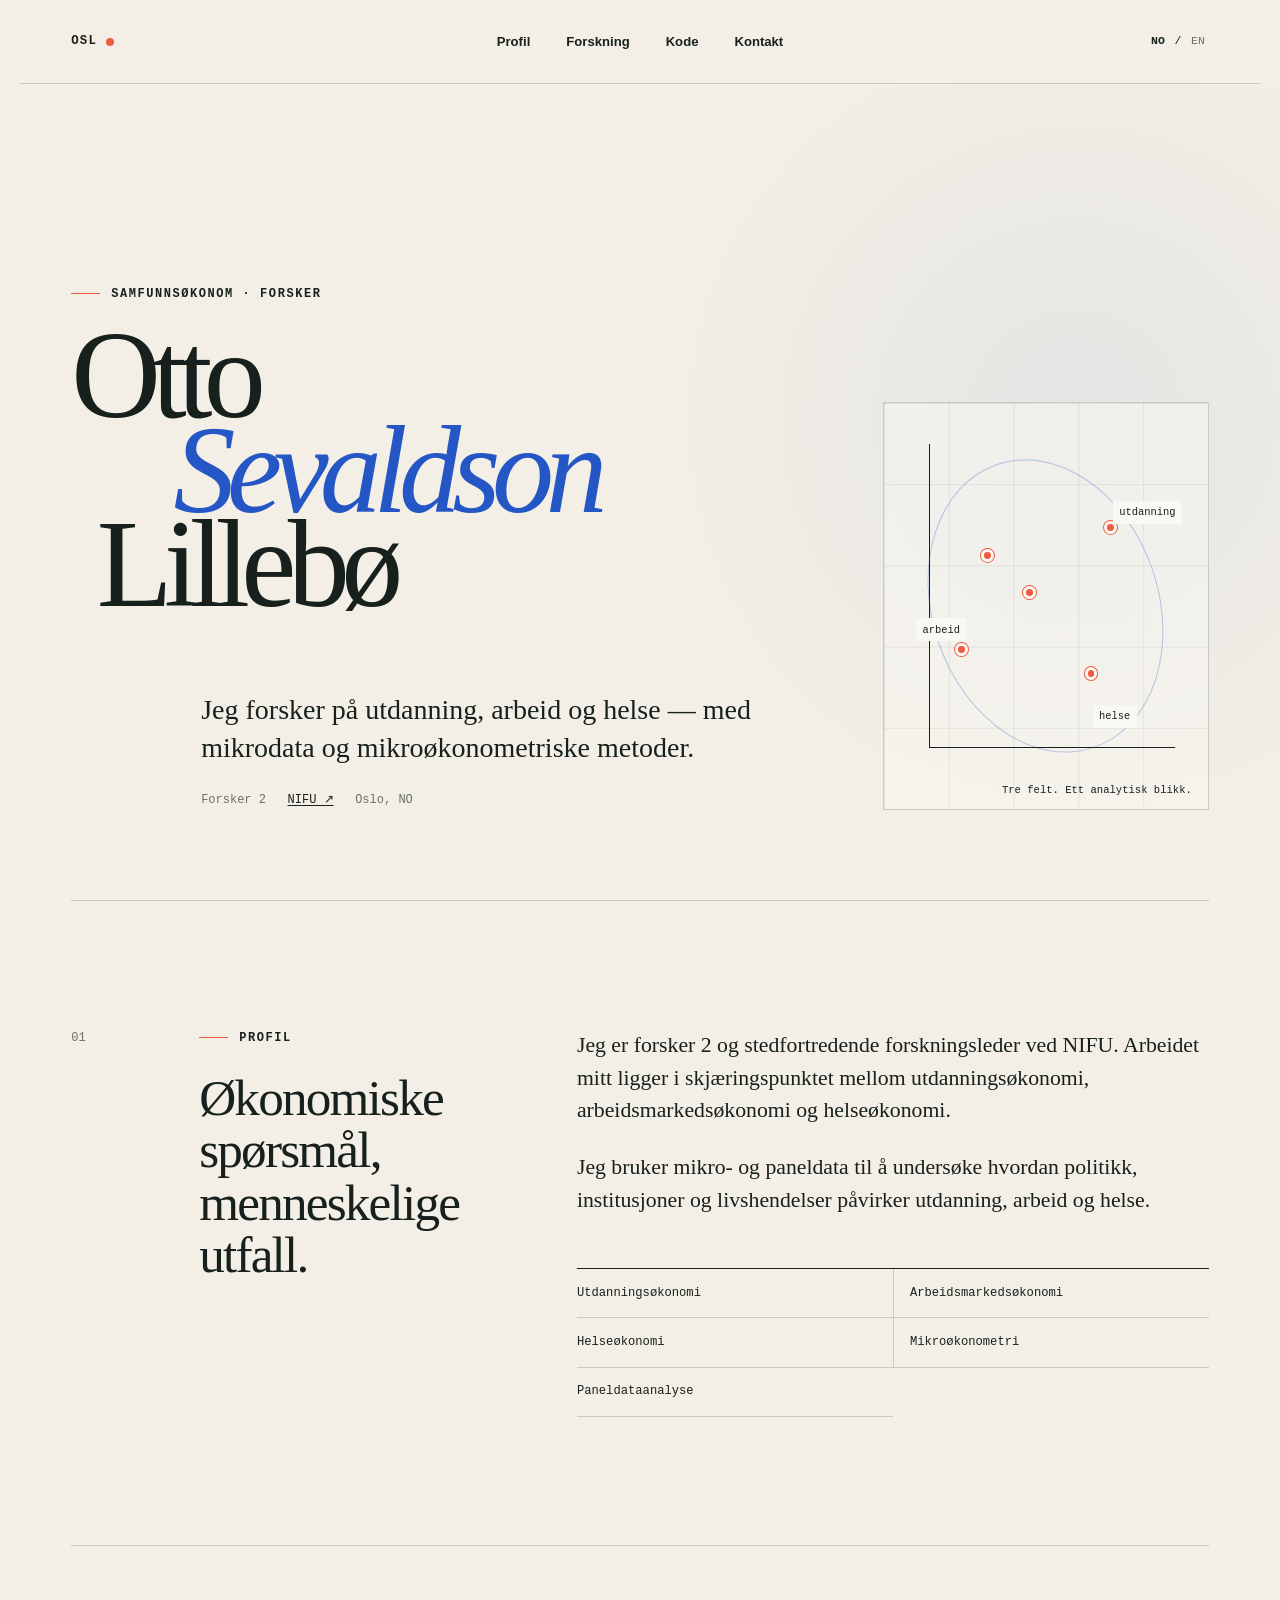
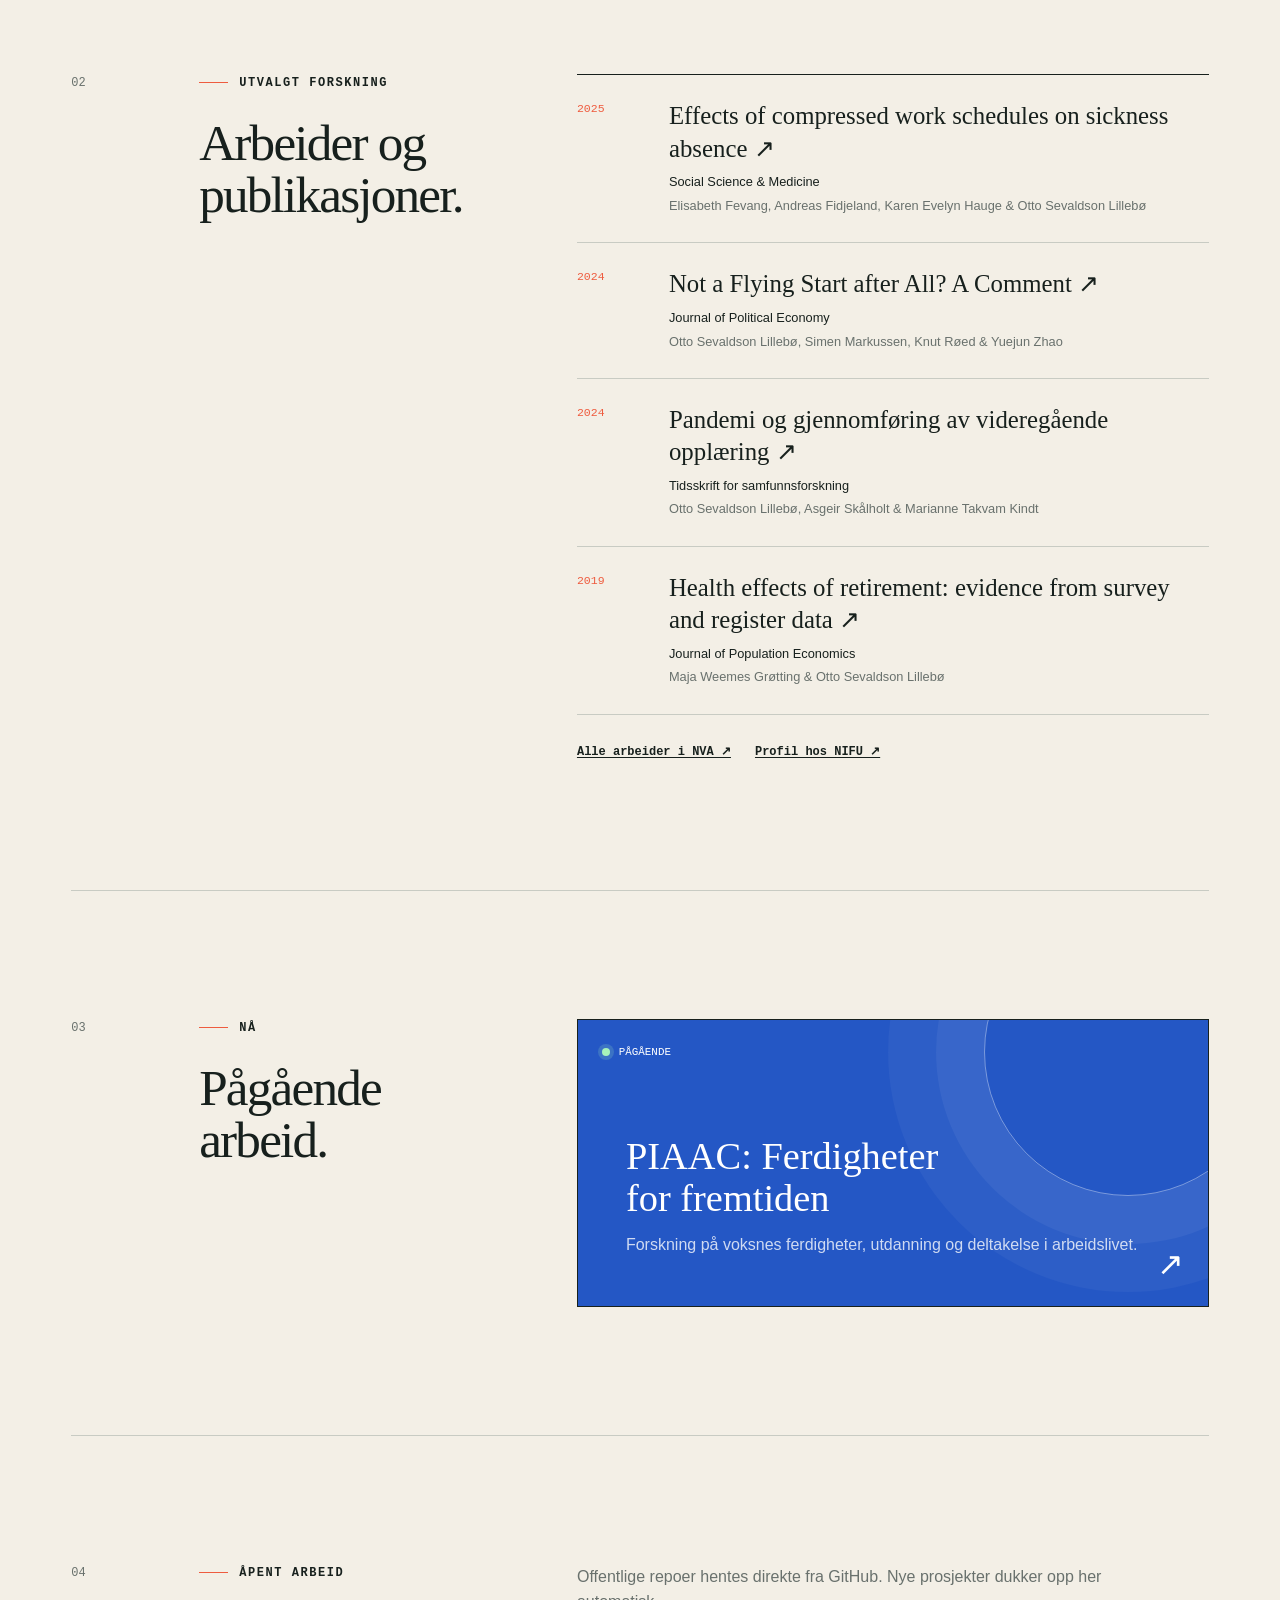
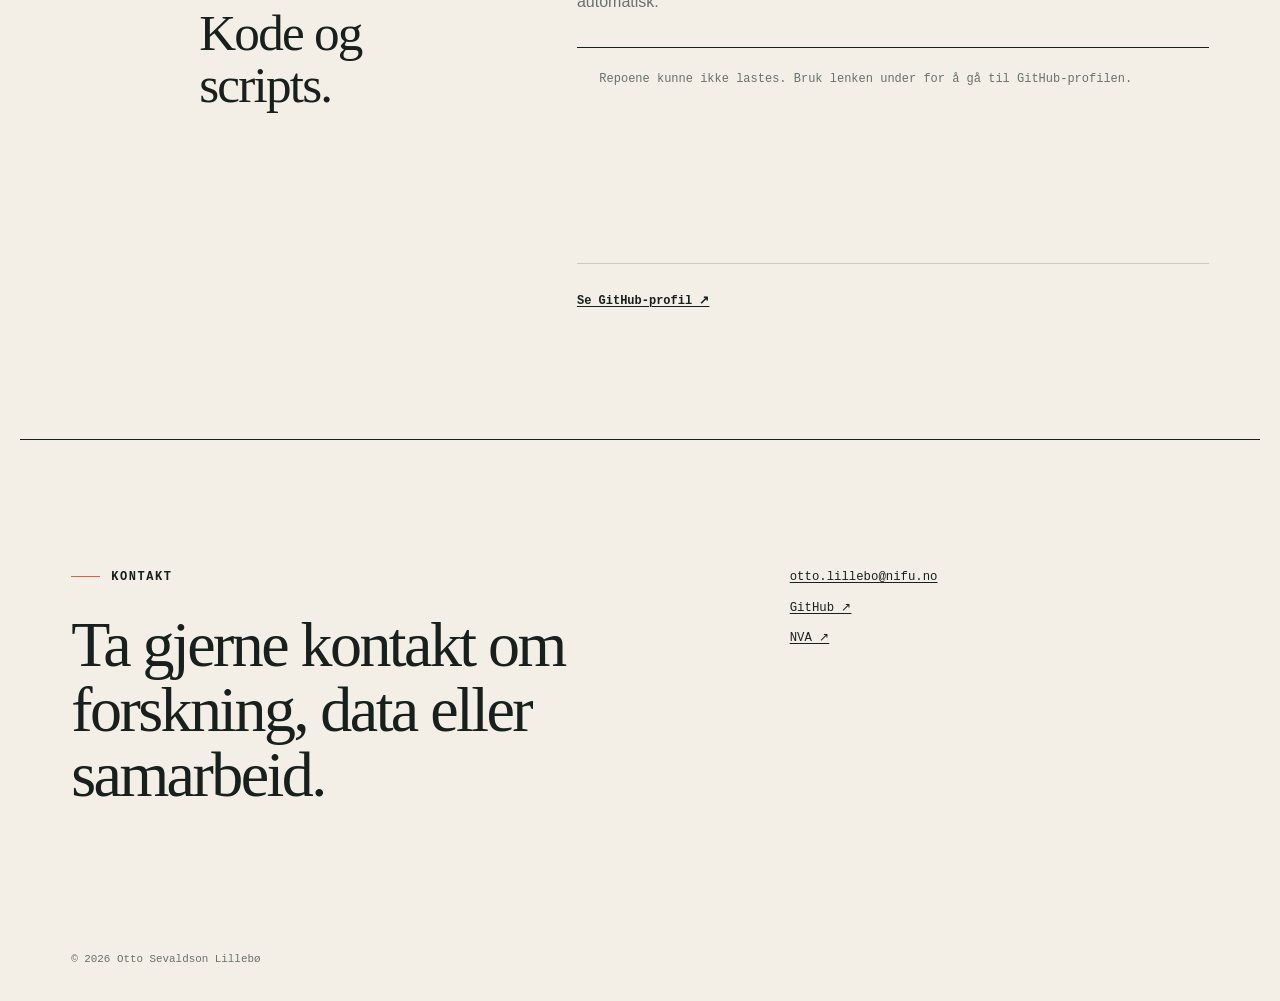
==== index.html @ 3552f274 "Create academic profile site" ====
<!doctype html>
<html lang="nb">
  <head>
    <meta charset="utf-8">
    <meta name="viewport" content="width=device-width, initial-scale=1">
    <meta name="description" content="Otto Sevaldson Lillebø — samfunnsøkonom og forsker ved NIFU.">
    <meta name="theme-color" content="#f3efe6">
    <meta property="og:title" content="Otto Sevaldson Lillebø">
    <meta property="og:description" content="Forskning på utdanning, arbeid og helse.">
    <meta property="og:type" content="website">
    <meta property="og:url" content="https://ottolillebo.github.io/">
    <link rel="canonical" href="https://ottolillebo.github.io/">
    <link rel="icon" href="favicon.svg" type="image/svg+xml">
    <link rel="stylesheet" href="styles.css">
    <title>Otto Sevaldson Lillebø</title>
  </head>
  <body>
    <a class="skip-link" href="#main">Hopp til innhold</a>

    <header class="site-header">
      <a class="monogram" href="#top" aria-label="Til toppen">
        <span>OSL</span><i aria-hidden="true"></i>
      </a>
      <nav class="site-nav" aria-label="Hovedmeny">
        <a href="#profil" data-nb="Profil" data-en="Profile">Profil</a>
        <a href="#forskning" data-nb="Forskning" data-en="Research">Forskning</a>
        <a href="#kode" data-nb="Kode" data-en="Code">Kode</a>
        <a href="#kontakt" data-nb="Kontakt" data-en="Contact">Kontakt</a>
      </nav>
      <div class="language-switch" aria-label="Velg språk">
        <button type="button" data-lang-button="nb" aria-pressed="true">NO</button>
        <span aria-hidden="true">/</span>
        <button type="button" data-lang-button="en" aria-pressed="false">EN</button>
      </div>
    </header>

    <main id="main">
      <section class="hero" id="top" aria-labelledby="hero-title">
        <div class="hero-copy">
          <p class="eyebrow" data-nb="Samfunnsøkonom · Forsker" data-en="Economist · Researcher">Samfunnsøkonom · Forsker</p>
          <h1 id="hero-title"><span>Otto</span><span>Sevaldson</span><span>Lillebø</span></h1>
          <p class="hero-intro" data-nb="Jeg forsker på utdanning, arbeid og helse — med mikrodata og mikroøkonometriske metoder." data-en="I study education, work and health — using microdata and microeconometric methods.">
            Jeg forsker på utdanning, arbeid og helse — med mikrodata og mikroøkonometriske metoder.
          </p>
          <div class="hero-meta">
            <span data-nb="Forsker 2" data-en="Senior researcher">Forsker 2</span>
            <a href="https://www.nifu.no/ansatte/otto-sevaldson-lillebo/">NIFU ↗</a>
            <span>Oslo, NO</span>
          </div>
        </div>

        <figure class="research-map" aria-label="Illustrasjon av forskningsområdene utdanning, arbeid og helse">
          <div class="axis axis-y" aria-hidden="true"></div>
          <div class="axis axis-x" aria-hidden="true"></div>
          <span class="plot-label label-education" data-nb="utdanning" data-en="education">utdanning</span>
          <span class="plot-label label-work" data-nb="arbeid" data-en="work">arbeid</span>
          <span class="plot-label label-health" data-nb="helse" data-en="health">helse</span>
          <i class="point p1" aria-hidden="true"></i>
          <i class="point p2" aria-hidden="true"></i>
          <i class="point p3" aria-hidden="true"></i>
          <i class="point p4" aria-hidden="true"></i>
          <i class="point p5" aria-hidden="true"></i>
          <figcaption data-nb="Tre felt. Ett analytisk blikk." data-en="Three fields. One analytical lens.">Tre felt. Ett analytisk blikk.</figcaption>
        </figure>
      </section>

      <section class="section profile-section" id="profil" aria-labelledby="profile-title">
        <div class="section-index" aria-hidden="true">01</div>
        <div class="section-heading">
          <p class="kicker" data-nb="Profil" data-en="Profile">Profil</p>
          <h2 id="profile-title" data-nb="Økonomiske spørsmål, menneskelige utfall." data-en="Economic questions, human outcomes.">Økonomiske spørsmål, menneskelige utfall.</h2>
        </div>
        <div class="section-content profile-copy">
          <p data-nb="Jeg er forsker 2 og stedfortredende forskningsleder ved NIFU. Arbeidet mitt ligger i skjæringspunktet mellom utdanningsøkonomi, arbeidsmarkedsøkonomi og helseøkonomi." data-en="I am a senior researcher and deputy research director at NIFU. My work sits at the intersection of the economics of education, labour economics and health economics.">
            Jeg er forsker 2 og stedfortredende forskningsleder ved NIFU. Arbeidet mitt ligger i skjæringspunktet mellom utdanningsøkonomi, arbeidsmarkedsøkonomi og helseøkonomi.
          </p>
          <p data-nb="Jeg bruker mikro- og paneldata til å undersøke hvordan politikk, institusjoner og livshendelser påvirker utdanning, arbeid og helse." data-en="I use microdata and panel data to examine how policy, institutions and life events shape education, work and health.">
            Jeg bruker mikro- og paneldata til å undersøke hvordan politikk, institusjoner og livshendelser påvirker utdanning, arbeid og helse.
          </p>
          <ul class="expertise-list" aria-label="Fagområder">
            <li data-nb="Utdanningsøkonomi" data-en="Economics of education">Utdanningsøkonomi</li>
            <li data-nb="Arbeidsmarkedsøkonomi" data-en="Labour economics">Arbeidsmarkedsøkonomi</li>
            <li data-nb="Helseøkonomi" data-en="Health economics">Helseøkonomi</li>
            <li data-nb="Mikroøkonometri" data-en="Microeconometrics">Mikroøkonometri</li>
            <li data-nb="Paneldataanalyse" data-en="Panel data analysis">Paneldataanalyse</li>
          </ul>
        </div>
      </section>

      <section class="section research-section" id="forskning" aria-labelledby="research-title">
        <div class="section-index" aria-hidden="true">02</div>
        <div class="section-heading">
          <p class="kicker" data-nb="Utvalgt forskning" data-en="Selected research">Utvalgt forskning</p>
          <h2 id="research-title" data-nb="Arbeider og publikasjoner." data-en="Papers and publications.">Arbeider og publikasjoner.</h2>
        </div>
        <div class="section-content publication-list">
          <article class="publication">
            <div class="publication-year">2025</div>
            <div>
              <h3><a href="https://nva.sikt.no/registration/019c32ce7e87-f4fffe24-f22c-4fb7-9037-e7ab4f7f2dbf">Effects of compressed work schedules on sickness absence <span aria-hidden="true">↗</span></a></h3>
              <p>Social Science &amp; Medicine</p>
              <p class="authors">Elisabeth Fevang, Andreas Fidjeland, Karen Evelyn Hauge &amp; Otto Sevaldson Lillebø</p>
            </div>
          </article>
          <article class="publication">
            <div class="publication-year">2024</div>
            <div>
              <h3><a href="https://nva.sikt.no/registration/0198cc441917-48c14097-5dfb-4918-977d-520077424f7a">Not a Flying Start after All? A Comment <span aria-hidden="true">↗</span></a></h3>
              <p>Journal of Political Economy</p>
              <p class="authors">Otto Sevaldson Lillebø, Simen Markussen, Knut Røed &amp; Yuejun Zhao</p>
            </div>
          </article>
          <article class="publication">
            <div class="publication-year">2024</div>
            <div>
              <h3><a href="https://doi.org/10.18261/tfs.65.2.2">Pandemi og gjennomføring av videregående opplæring <span aria-hidden="true">↗</span></a></h3>
              <p>Tidsskrift for samfunnsforskning</p>
              <p class="authors">Otto Sevaldson Lillebø, Asgeir Skålholt &amp; Marianne Takvam Kindt</p>
            </div>
          </article>
          <article class="publication">
            <div class="publication-year">2019</div>
            <div>
              <h3><a href="https://nva.sikt.no/registration/0198cc479f74-00eaf8d4-35b4-4e09-8665-8fa091bfe7e1">Health effects of retirement: evidence from survey and register data <span aria-hidden="true">↗</span></a></h3>
              <p>Journal of Population Economics</p>
              <p class="authors">Maja Weemes Grøtting &amp; Otto Sevaldson Lillebø</p>
            </div>
          </article>
          <div class="publication-actions">
            <a class="text-link" href="https://nva.sikt.no/research-profile/630048" data-nb="Alle arbeider i NVA ↗" data-en="All works in NVA ↗">Alle arbeider i NVA ↗</a>
            <a class="text-link" href="https://www.nifu.no/ansatte/otto-sevaldson-lillebo/" data-nb="Profil hos NIFU ↗" data-en="Profile at NIFU ↗">Profil hos NIFU ↗</a>
          </div>
        </div>
      </section>

      <section class="section focus-section" aria-labelledby="focus-title">
        <div class="section-index" aria-hidden="true">03</div>
        <div class="section-heading">
          <p class="kicker" data-nb="Nå" data-en="Now">Nå</p>
          <h2 id="focus-title" data-nb="Pågående arbeid." data-en="Current work.">Pågående arbeid.</h2>
        </div>
        <div class="section-content">
          <a class="focus-card" href="https://www.nifu.no/prosjekter/piaac-ferdigheter-for-fremtiden/">
            <span class="focus-status"><i aria-hidden="true"></i><span data-nb="Pågående" data-en="Ongoing">Pågående</span></span>
            <h3>PIAAC: Ferdigheter for fremtiden</h3>
            <p data-nb="Forskning på voksnes ferdigheter, utdanning og deltakelse i arbeidslivet." data-en="Research on adult skills, education and labour-market participation.">Forskning på voksnes ferdigheter, utdanning og deltakelse i arbeidslivet.</p>
            <span class="focus-arrow" aria-hidden="true">↗</span>
          </a>
        </div>
      </section>

      <section class="section code-section" id="kode" aria-labelledby="code-title">
        <div class="section-index" aria-hidden="true">04</div>
        <div class="section-heading">
          <p class="kicker" data-nb="Åpent arbeid" data-en="Open work">Åpent arbeid</p>
          <h2 id="code-title" data-nb="Kode og scripts." data-en="Code and scripts.">Kode og scripts.</h2>
        </div>
        <div class="section-content">
          <p class="code-intro" data-nb="Offentlige repoer hentes direkte fra GitHub. Nye prosjekter dukker opp her automatisk." data-en="Public repositories are fetched directly from GitHub. New projects appear here automatically.">
            Offentlige repoer hentes direkte fra GitHub. Nye prosjekter dukker opp her automatisk.
          </p>
          <div class="repo-grid" id="repo-grid" aria-live="polite">
            <div class="repo-loading" data-nb="Henter repoer …" data-en="Loading repositories …">Henter repoer …</div>
          </div>
          <a class="text-link github-profile-link" href="https://github.com/ottolillebo" data-nb="Se GitHub-profil ↗" data-en="View GitHub profile ↗">Se GitHub-profil ↗</a>
        </div>
      </section>
    </main>

    <footer class="site-footer" id="kontakt">
      <div>
        <p class="kicker" data-nb="Kontakt" data-en="Contact">Kontakt</p>
        <p class="footer-invite" data-nb="Ta gjerne kontakt om forskning, data eller samarbeid." data-en="Get in touch about research, data or collaboration.">Ta gjerne kontakt om forskning, data eller samarbeid.</p>
      </div>
      <div class="footer-links">
        <a href="mailto:otto.lillebo@nifu.no">otto.lillebo@nifu.no</a>
        <a href="https://github.com/ottolillebo">GitHub ↗</a>
        <a href="https://nva.sikt.no/research-profile/630048">NVA ↗</a>
      </div>
      <p class="copyright">© <span id="year">2026</span> Otto Sevaldson Lillebø</p>
    </footer>

    <script src="script.js" defer></script>
  </body>
</html>
---- styles.css ----
:root {
  --paper: #f3efe6;
  --paper-light: #faf8f2;
  --ink: #17201d;
  --muted: #69716d;
  --line: #c8cbc3;
  --accent: #ee5c3f;
  --blue: #2457c5;
  --max-width: 1240px;
  --gutter: clamp(1.25rem, 4vw, 4rem);
  --serif: Georgia, "Times New Roman", serif;
  --sans: Inter, ui-sans-serif, -apple-system, BlinkMacSystemFont, "Segoe UI", sans-serif;
  --mono: "SFMono-Regular", Consolas, "Liberation Mono", monospace;
}

*,
*::before,
*::after {
  box-sizing: border-box;
}

html {
  scroll-behavior: smooth;
  scroll-padding-top: 6rem;
}

body {
  margin: 0;
  background:
    radial-gradient(circle at 84% 10%, rgb(36 87 197 / 7%), transparent 26rem),
    var(--paper);
  color: var(--ink);
  font-family: var(--sans);
  font-size: 1rem;
  line-height: 1.6;
  text-rendering: optimizeLegibility;
}

a {
  color: inherit;
  text-decoration-thickness: 0.08em;
  text-underline-offset: 0.2em;
}

button,
a {
  -webkit-tap-highlight-color: transparent;
}

:focus-visible {
  outline: 3px solid var(--blue);
  outline-offset: 4px;
}

.skip-link {
  position: fixed;
  top: 0.75rem;
  left: 0.75rem;
  z-index: 100;
  padding: 0.6rem 0.9rem;
  background: var(--ink);
  color: var(--paper-light);
  transform: translateY(-150%);
}

.skip-link:focus {
  transform: translateY(0);
}

.site-header {
  position: sticky;
  top: 0;
  z-index: 20;
  width: min(100%, var(--max-width));
  min-height: 5.25rem;
  margin: 0 auto;
  padding: 1rem var(--gutter);
  display: grid;
  grid-template-columns: 1fr auto 1fr;
  align-items: center;
  gap: 2rem;
  background: rgb(243 239 230 / 88%);
  border-bottom: 1px solid rgb(23 32 29 / 18%);
  backdrop-filter: blur(14px);
}

.monogram {
  width: fit-content;
  display: inline-flex;
  align-items: center;
  gap: 0.55rem;
  font-family: var(--mono);
  font-size: 0.77rem;
  font-weight: 700;
  letter-spacing: 0.1em;
  text-decoration: none;
}

.monogram i {
  width: 0.5rem;
  height: 0.5rem;
  display: block;
  background: var(--accent);
  border-radius: 50%;
}

.site-nav {
  display: flex;
  gap: clamp(1rem, 3vw, 2.25rem);
}

.site-nav a {
  position: relative;
  font-size: 0.82rem;
  font-weight: 650;
  text-decoration: none;
}

.site-nav a::after {
  content: "";
  position: absolute;
  right: 0;
  bottom: -0.35rem;
  left: 0;
  height: 1px;
  background: var(--ink);
  transform: scaleX(0);
  transform-origin: right;
  transition: transform 180ms ease;
}

.site-nav a:hover::after {
  transform: scaleX(1);
  transform-origin: left;
}

.language-switch {
  justify-self: end;
  display: flex;
  align-items: center;
  gap: 0.35rem;
  font-family: var(--mono);
  font-size: 0.72rem;
}

.language-switch button {
  padding: 0.25rem;
  border: 0;
  background: transparent;
  color: var(--muted);
  cursor: pointer;
  font: inherit;
}

.language-switch button[aria-pressed="true"] {
  color: var(--ink);
  font-weight: 800;
}

main,
.site-footer {
  width: min(100%, var(--max-width));
  margin-inline: auto;
  padding-inline: var(--gutter);
}

.hero {
  min-height: calc(100svh - 5.25rem);
  padding: clamp(4rem, 10vh, 8rem) 0 clamp(5rem, 10vh, 8rem);
  display: grid;
  grid-template-columns: minmax(0, 1.55fr) minmax(17rem, 0.7fr);
  align-items: end;
  gap: clamp(3rem, 7vw, 7rem);
}

.eyebrow,
.kicker {
  margin: 0 0 1.5rem;
  font-family: var(--mono);
  font-size: 0.75rem;
  font-weight: 700;
  letter-spacing: 0.13em;
  text-transform: uppercase;
}

.eyebrow::before,
.kicker::before {
  content: "";
  width: 1.8rem;
  height: 1px;
  margin-right: 0.7rem;
  display: inline-block;
  vertical-align: 0.25em;
  background: var(--accent);
}

.hero h1 {
  margin: 0;
  font-family: var(--serif);
  font-size: clamp(4rem, 9.7vw, 8.7rem);
  font-weight: 400;
  letter-spacing: -0.07em;
  line-height: 0.76;
}

.hero h1 span {
  display: block;
}

.hero h1 span:nth-child(2) {
  margin-left: clamp(1rem, 8vw, 7rem);
  color: var(--blue);
  font-style: italic;
}

.hero h1 span:nth-child(3) {
  margin-left: clamp(0rem, 2vw, 2rem);
}

.hero-intro {
  width: min(37rem, 92%);
  margin: clamp(2.75rem, 7vw, 5rem) 0 1.5rem auto;
  font-family: var(--serif);
  font-size: clamp(1.25rem, 2.2vw, 1.75rem);
  line-height: 1.35;
}

.hero-meta {
  width: min(37rem, 92%);
  margin-left: auto;
  display: flex;
  flex-wrap: wrap;
  gap: 0.4rem 1.35rem;
  color: var(--muted);
  font-family: var(--mono);
  font-size: 0.75rem;
}

.hero-meta a {
  color: var(--ink);
}

.research-map {
  position: relative;
  aspect-ratio: 4 / 5;
  margin: 0;
  overflow: hidden;
  border: 1px solid var(--line);
  background-color: rgb(250 248 242 / 54%);
  background-image:
    linear-gradient(rgb(23 32 29 / 8%) 1px, transparent 1px),
    linear-gradient(90deg, rgb(23 32 29 / 8%) 1px, transparent 1px);
  background-size: 20% 20%;
}

.research-map::after {
  content: "";
  position: absolute;
  inset: 13% 15%;
  border: 1px solid rgb(36 87 197 / 30%);
  border-radius: 50%;
  transform: rotate(-19deg);
}

.axis {
  position: absolute;
  z-index: 2;
  background: var(--ink);
}

.axis-y {
  top: 10%;
  bottom: 15%;
  left: 14%;
  width: 1px;
}

.axis-x {
  right: 10%;
  bottom: 15%;
  left: 14%;
  height: 1px;
}

.plot-label {
  position: absolute;
  z-index: 4;
  padding: 0.2rem 0.4rem;
  background: var(--paper-light);
  font-family: var(--mono);
  font-size: 0.65rem;
}

.label-education {
  top: 24%;
  right: 8%;
}

.label-work {
  top: 53%;
  left: 10%;
}

.label-health {
  right: 22%;
  bottom: 20%;
}

.point {
  position: absolute;
  z-index: 3;
  width: 0.8rem;
  height: 0.8rem;
  background: var(--accent);
  border: 3px solid var(--paper-light);
  border-radius: 50%;
  box-shadow: 0 0 0 1px var(--accent);
  animation: pulse 4s ease-in-out infinite;
}

.p1 { top: 29%; left: 68%; }
.p2 { top: 45%; left: 43%; animation-delay: -1s; }
.p3 { top: 59%; left: 22%; animation-delay: -2.2s; }
.p4 { top: 65%; left: 62%; animation-delay: -0.4s; }
.p5 { top: 36%; left: 30%; animation-delay: -3s; }

.research-map figcaption {
  position: absolute;
  right: 1rem;
  bottom: 0.65rem;
  left: 1rem;
  font-family: var(--mono);
  font-size: 0.66rem;
  text-align: right;
}

@keyframes pulse {
  0%, 100% { transform: scale(0.85); }
  50% { transform: scale(1.2); }
}

.section {
  padding-block: clamp(5rem, 10vw, 9rem);
  display: grid;
  grid-template-columns: 4rem minmax(14rem, 0.72fr) minmax(0, 1.45fr);
  gap: clamp(1.5rem, 5vw, 5rem);
  border-top: 1px solid var(--line);
}

.section-index {
  font-family: var(--mono);
  font-size: 0.75rem;
  color: var(--muted);
}

.section-heading h2 {
  max-width: 10ch;
  margin: 0;
  font-family: var(--serif);
  font-size: clamp(2.15rem, 4vw, 4rem);
  font-weight: 400;
  letter-spacing: -0.035em;
  line-height: 1.02;
}

.section-content {
  min-width: 0;
}

.profile-copy > p {
  max-width: 42rem;
  margin: 0 0 1.5rem;
  font-family: var(--serif);
  font-size: clamp(1.15rem, 1.7vw, 1.45rem);
  line-height: 1.5;
}

.expertise-list {
  margin: 3.25rem 0 0;
  padding: 0;
  display: grid;
  grid-template-columns: repeat(2, minmax(0, 1fr));
  border-top: 1px solid var(--ink);
  list-style: none;
}

.expertise-list li {
  padding: 0.9rem 0;
  border-bottom: 1px solid var(--line);
  font-family: var(--mono);
  font-size: 0.76rem;
}

.expertise-list li:nth-child(odd) {
  padding-right: 1rem;
}

.expertise-list li:nth-child(even) {
  padding-left: 1rem;
  border-left: 1px solid var(--line);
}

.publication-list {
  border-top: 1px solid var(--ink);
}

.publication {
  padding: 1.6rem 0;
  display: grid;
  grid-template-columns: 4.5rem 1fr;
  gap: 1.25rem;
  border-bottom: 1px solid var(--line);
  transition: padding 180ms ease, background-color 180ms ease;
}

.publication:hover {
  padding-inline: 1rem;
  background: rgb(250 248 242 / 65%);
}

.publication-year {
  color: var(--accent);
  font-family: var(--mono);
  font-size: 0.72rem;
}

.publication h3 {
  max-width: 42rem;
  margin: 0 0 0.45rem;
  font-family: var(--serif);
  font-size: clamp(1.18rem, 2vw, 1.55rem);
  font-weight: 400;
  line-height: 1.3;
}

.publication h3 a {
  text-decoration: none;
}

.publication h3 a:hover {
  color: var(--blue);
}

.publication p {
  margin: 0;
  font-size: 0.8rem;
}

.publication .authors {
  margin-top: 0.2rem;
  color: var(--muted);
}

.publication-actions {
  margin-top: 1.75rem;
  display: flex;
  flex-wrap: wrap;
  gap: 1.5rem;
}

.text-link {
  font-family: var(--mono);
  font-size: 0.75rem;
  font-weight: 700;
}

.focus-card {
  position: relative;
  min-height: 18rem;
  padding: clamp(1.5rem, 4vw, 3rem);
  display: flex;
  flex-direction: column;
  justify-content: flex-end;
  overflow: hidden;
  border: 1px solid var(--ink);
  background: var(--blue);
  color: white;
  text-decoration: none;
  transition: transform 180ms ease, box-shadow 180ms ease;
}

.focus-card::before {
  content: "";
  position: absolute;
  width: 18rem;
  height: 18rem;
  top: -7rem;
  right: -4rem;
  border: 1px solid rgb(255 255 255 / 40%);
  border-radius: 50%;
  box-shadow: 0 0 0 3rem rgb(255 255 255 / 5%), 0 0 0 6rem rgb(255 255 255 / 4%);
}

.focus-card:hover {
  transform: translateY(-4px);
  box-shadow: 0 12px 30px rgb(23 32 29 / 16%);
}

.focus-status {
  position: absolute;
  top: 1.5rem;
  left: 1.5rem;
  display: flex;
  align-items: center;
  gap: 0.55rem;
  font-family: var(--mono);
  font-size: 0.68rem;
  text-transform: uppercase;
}

.focus-status i {
  width: 0.5rem;
  height: 0.5rem;
  background: #a7f3ba;
  border-radius: 50%;
  box-shadow: 0 0 0 4px rgb(167 243 186 / 18%);
}

.focus-card h3 {
  position: relative;
  max-width: 18ch;
  margin: 0 0 0.8rem;
  font-family: var(--serif);
  font-size: clamp(1.8rem, 3vw, 2.7rem);
  font-weight: 400;
  line-height: 1.08;
}

.focus-card p {
  position: relative;
  max-width: 38rem;
  margin: 0;
  color: rgb(255 255 255 / 78%);
}

.focus-arrow {
  position: absolute;
  right: 1.5rem;
  bottom: 1rem;
  font-size: 2rem;
}

.code-intro {
  max-width: 38rem;
  margin: 0 0 2rem;
  color: var(--muted);
}

.repo-grid {
  display: grid;
  grid-template-columns: repeat(2, minmax(0, 1fr));
  border-top: 1px solid var(--ink);
}

.repo-card,
.repo-loading,
.repo-empty {
  min-height: 13.5rem;
  padding: 1.4rem;
  border-bottom: 1px solid var(--line);
}

.repo-card:nth-child(odd) {
  border-right: 1px solid var(--line);
}

.repo-card {
  display: flex;
  flex-direction: column;
  text-decoration: none;
  transition: background-color 180ms ease;
}

.repo-card:hover {
  background: var(--paper-light);
}

.repo-name {
  margin: 0 0 0.8rem;
  font-family: var(--serif);
  font-size: 1.35rem;
  font-weight: 400;
}

.repo-description {
  margin: 0 0 2rem;
  color: var(--muted);
  font-size: 0.85rem;
}

.repo-meta {
  margin-top: auto;
  display: flex;
  align-items: center;
  gap: 1rem;
  font-family: var(--mono);
  font-size: 0.67rem;
}

.language-dot {
  width: 0.55rem;
  height: 0.55rem;
  display: inline-block;
  margin-right: 0.35rem;
  background: var(--accent);
  border-radius: 50%;
}

.repo-loading,
.repo-empty {
  grid-column: 1 / -1;
  color: var(--muted);
  font-family: var(--mono);
  font-size: 0.75rem;
}

.github-profile-link {
  margin-top: 1.75rem;
  display: inline-block;
}

.site-footer {
  padding-top: clamp(5rem, 10vw, 9rem);
  padding-bottom: 2rem;
  display: grid;
  grid-template-columns: 1.6fr 1fr;
  gap: 3rem;
  border-top: 1px solid var(--ink);
}

.footer-invite {
  max-width: 18ch;
  margin: 0;
  font-family: var(--serif);
  font-size: clamp(2rem, 5vw, 4.5rem);
  letter-spacing: -0.04em;
  line-height: 1.02;
}

.footer-links {
  display: flex;
  flex-direction: column;
  align-items: flex-start;
  gap: 0.65rem;
}

.footer-links a {
  font-family: var(--mono);
  font-size: 0.77rem;
}

.copyright {
  grid-column: 1 / -1;
  margin: 6rem 0 0;
  color: var(--muted);
  font-family: var(--mono);
  font-size: 0.68rem;
}

@media (max-width: 900px) {
  .site-header {
    grid-template-columns: 1fr auto;
  }

  .site-nav {
    position: absolute;
    top: 100%;
    right: var(--gutter);
    left: var(--gutter);
    padding: 0.6rem 0 0.8rem;
    justify-content: space-between;
    background: rgb(243 239 230 / 95%);
    border-bottom: 1px solid var(--line);
    backdrop-filter: blur(14px);
  }

  .language-switch {
    grid-column: 2;
    grid-row: 1;
  }

  .hero {
    min-height: auto;
    padding-top: 7rem;
    grid-template-columns: 1fr;
  }

  .research-map {
    width: min(100%, 30rem);
    justify-self: end;
    aspect-ratio: 5 / 3;
  }

  .section {
    grid-template-columns: 3rem 1fr;
  }

  .section-content {
    grid-column: 2;
  }

  .section-heading h2 {
    max-width: 15ch;
  }
}

@media (max-width: 620px) {
  html {
    scroll-padding-top: 8rem;
  }

  .site-header {
    min-height: 4rem;
    padding-top: 0.8rem;
    padding-bottom: 0.8rem;
  }

  .site-nav {
    gap: 0.5rem;
    overflow-x: auto;
  }

  .site-nav a {
    font-size: 0.72rem;
  }

  .hero {
    padding-top: 6rem;
  }

  .hero h1 {
    font-size: clamp(3.4rem, 18vw, 5.7rem);
  }

  .hero-intro,
  .hero-meta {
    width: 100%;
  }

  .research-map {
    width: 100%;
    aspect-ratio: 4 / 3;
  }

  .section {
    grid-template-columns: 1fr;
    gap: 1rem;
  }

  .section-content,
  .section-heading {
    grid-column: 1;
  }

  .section-index {
    margin-bottom: 1rem;
  }

  .section-heading {
    margin-bottom: 2rem;
  }

  .expertise-list,
  .repo-grid {
    grid-template-columns: 1fr;
  }

  .expertise-list li:nth-child(even) {
    padding-left: 0;
    border-left: 0;
  }

  .publication {
    grid-template-columns: 3.4rem 1fr;
  }

  .publication:hover {
    padding-inline: 0;
    background: transparent;
  }

  .repo-card:nth-child(odd) {
    border-right: 0;
  }

  .site-footer {
    grid-template-columns: 1fr;
  }

  .copyright {
    grid-column: 1;
    margin-top: 3rem;
  }
}

@media (prefers-reduced-motion: reduce) {
  html {
    scroll-behavior: auto;
  }

  *,
  *::before,
  *::after {
    animation-duration: 0.01ms !important;
    animation-iteration-count: 1 !important;
    transition-duration: 0.01ms !important;
  }
}
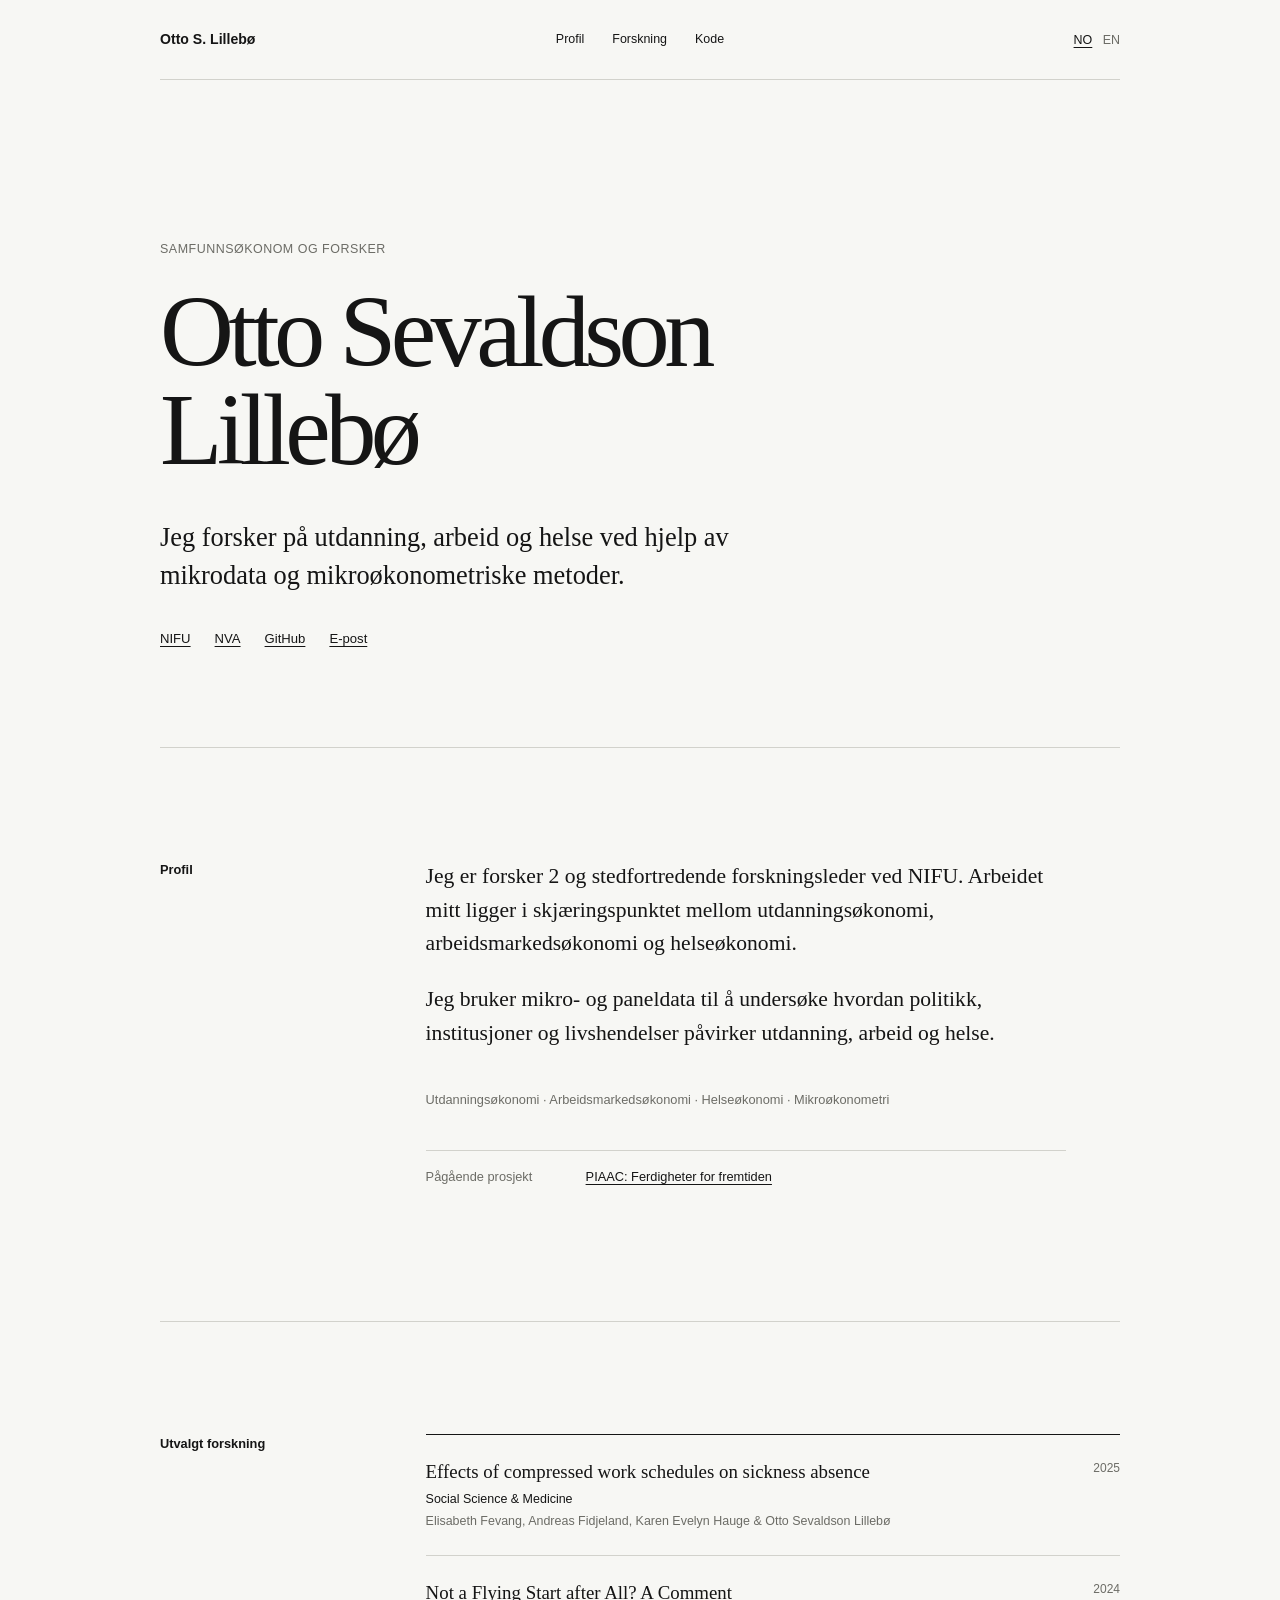
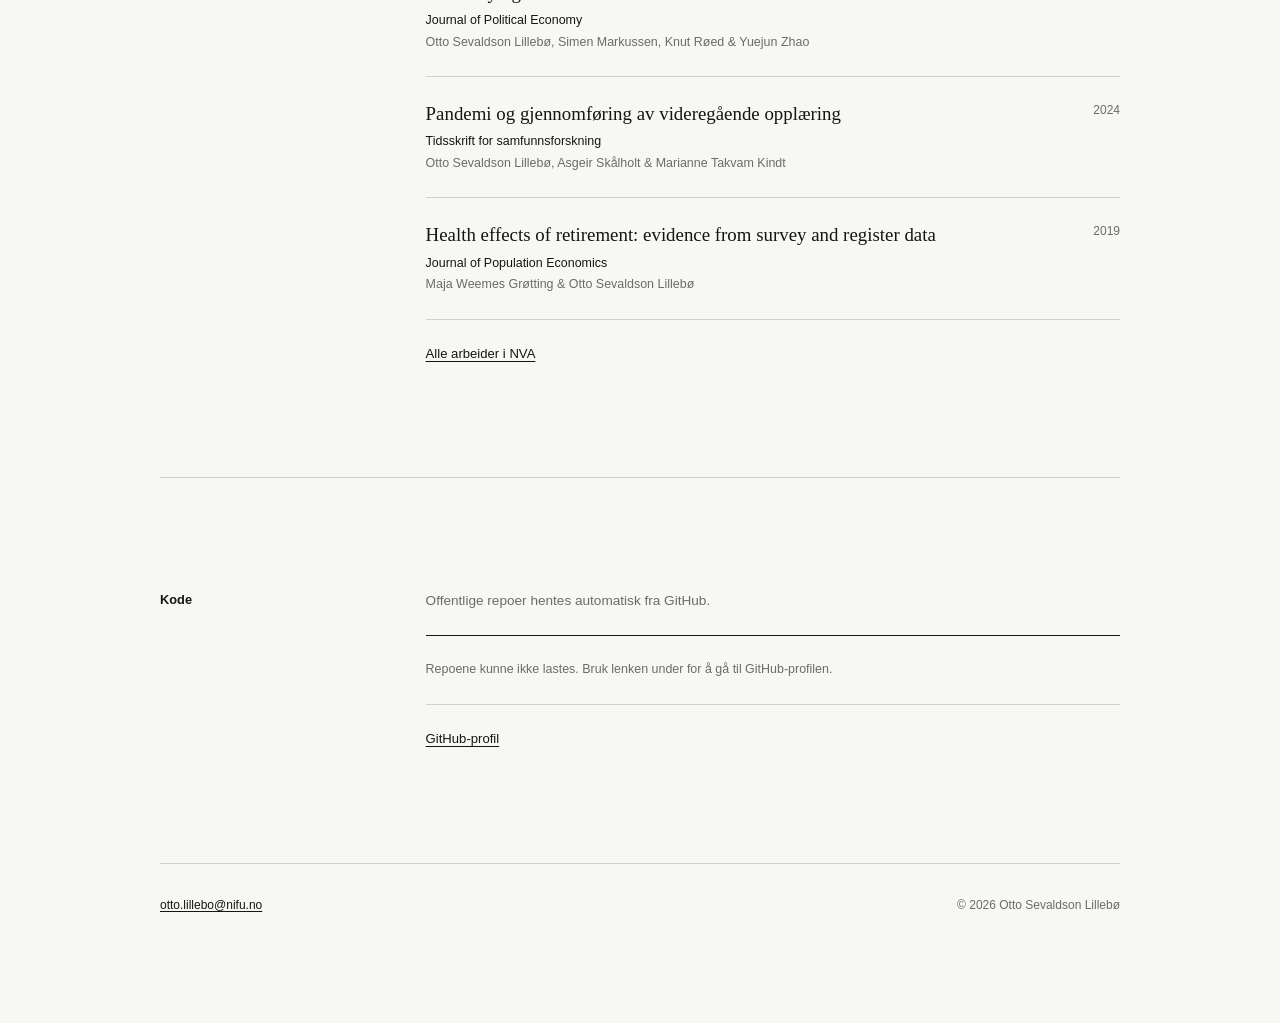
==== commit 849cb90d: "Simplify profile design" ====
--- a/index.html
+++ b/index.html
@@ -4,7 +4,7 @@
     <meta charset="utf-8">
     <meta name="viewport" content="width=device-width, initial-scale=1">
     <meta name="description" content="Otto Sevaldson Lillebø — samfunnsøkonom og forsker ved NIFU.">
-    <meta name="theme-color" content="#f3efe6">
+    <meta name="theme-color" content="#f7f7f4">
     <meta property="og:title" content="Otto Sevaldson Lillebø">
     <meta property="og:description" content="Forskning på utdanning, arbeid og helse.">
     <meta property="og:type" content="website">
@@ -17,168 +17,112 @@
   <body>
     <a class="skip-link" href="#main">Hopp til innhold</a>
 
-    <header class="site-header">
-      <a class="monogram" href="#top" aria-label="Til toppen">
-        <span>OSL</span><i aria-hidden="true"></i>
-      </a>
-      <nav class="site-nav" aria-label="Hovedmeny">
-        <a href="#profil" data-nb="Profil" data-en="Profile">Profil</a>
-        <a href="#forskning" data-nb="Forskning" data-en="Research">Forskning</a>
-        <a href="#kode" data-nb="Kode" data-en="Code">Kode</a>
-        <a href="#kontakt" data-nb="Kontakt" data-en="Contact">Kontakt</a>
-      </nav>
-      <div class="language-switch" aria-label="Velg språk">
-        <button type="button" data-lang-button="nb" aria-pressed="true">NO</button>
-        <span aria-hidden="true">/</span>
-        <button type="button" data-lang-button="en" aria-pressed="false">EN</button>
-      </div>
-    </header>
+    <div class="page">
+      <header class="site-header">
+        <a class="wordmark" href="#top">Otto S. Lillebø</a>
+        <nav class="site-nav" aria-label="Hovedmeny">
+          <a href="#profil" data-nb="Profil" data-en="Profile">Profil</a>
+          <a href="#forskning" data-nb="Forskning" data-en="Research">Forskning</a>
+          <a href="#kode" data-nb="Kode" data-en="Code">Kode</a>
+        </nav>
+        <div class="language-switch" aria-label="Velg språk">
+          <button type="button" data-lang-button="nb" aria-pressed="true">NO</button>
+          <button type="button" data-lang-button="en" aria-pressed="false">EN</button>
+        </div>
+      </header>
 
-    <main id="main">
-      <section class="hero" id="top" aria-labelledby="hero-title">
-        <div class="hero-copy">
-          <p class="eyebrow" data-nb="Samfunnsøkonom · Forsker" data-en="Economist · Researcher">Samfunnsøkonom · Forsker</p>
-          <h1 id="hero-title"><span>Otto</span><span>Sevaldson</span><span>Lillebø</span></h1>
-          <p class="hero-intro" data-nb="Jeg forsker på utdanning, arbeid og helse — med mikrodata og mikroøkonometriske metoder." data-en="I study education, work and health — using microdata and microeconometric methods.">
-            Jeg forsker på utdanning, arbeid og helse — med mikrodata og mikroøkonometriske metoder.
+      <main id="main">
+        <section class="hero" id="top" aria-labelledby="hero-title">
+          <p class="overline" data-nb="Samfunnsøkonom og forsker" data-en="Economist and researcher">Samfunnsøkonom og forsker</p>
+          <h1 id="hero-title">Otto Sevaldson Lillebø</h1>
+          <p class="hero-intro" data-nb="Jeg forsker på utdanning, arbeid og helse ved hjelp av mikrodata og mikroøkonometriske metoder." data-en="I study education, work and health using microdata and microeconometric methods.">
+            Jeg forsker på utdanning, arbeid og helse ved hjelp av mikrodata og mikroøkonometriske metoder.
           </p>
-          <div class="hero-meta">
-            <span data-nb="Forsker 2" data-en="Senior researcher">Forsker 2</span>
-            <a href="https://www.nifu.no/ansatte/otto-sevaldson-lillebo/">NIFU ↗</a>
-            <span>Oslo, NO</span>
+          <ul class="primary-links" aria-label="Eksterne profiler og kontakt">
+            <li><a href="https://www.nifu.no/ansatte/otto-sevaldson-lillebo/">NIFU</a></li>
+            <li><a href="https://nva.sikt.no/research-profile/630048">NVA</a></li>
+            <li><a href="https://github.com/ottolillebo">GitHub</a></li>
+            <li><a href="mailto:otto.lillebo@nifu.no" data-nb="E-post" data-en="Email">E-post</a></li>
+          </ul>
+        </section>
+
+        <section class="section" id="profil" aria-labelledby="profile-title">
+          <h2 id="profile-title" data-nb="Profil" data-en="Profile">Profil</h2>
+          <div class="section-body profile-copy">
+            <p data-nb="Jeg er forsker 2 og stedfortredende forskningsleder ved NIFU. Arbeidet mitt ligger i skjæringspunktet mellom utdanningsøkonomi, arbeidsmarkedsøkonomi og helseøkonomi." data-en="I am a senior researcher and deputy research director at NIFU. My work sits at the intersection of the economics of education, labour economics and health economics.">
+              Jeg er forsker 2 og stedfortredende forskningsleder ved NIFU. Arbeidet mitt ligger i skjæringspunktet mellom utdanningsøkonomi, arbeidsmarkedsøkonomi og helseøkonomi.
+            </p>
+            <p data-nb="Jeg bruker mikro- og paneldata til å undersøke hvordan politikk, institusjoner og livshendelser påvirker utdanning, arbeid og helse." data-en="I use microdata and panel data to examine how policy, institutions and life events shape education, work and health.">
+              Jeg bruker mikro- og paneldata til å undersøke hvordan politikk, institusjoner og livshendelser påvirker utdanning, arbeid og helse.
+            </p>
+            <p class="fields" data-nb="Utdanningsøkonomi · Arbeidsmarkedsøkonomi · Helseøkonomi · Mikroøkonometri" data-en="Economics of education · Labour economics · Health economics · Microeconometrics">
+              Utdanningsøkonomi · Arbeidsmarkedsøkonomi · Helseøkonomi · Mikroøkonometri
+            </p>
+            <p class="current-work">
+              <span data-nb="Pågående prosjekt" data-en="Current project">Pågående prosjekt</span>
+              <a href="https://www.nifu.no/prosjekter/piaac-ferdigheter-for-fremtiden/">PIAAC: Ferdigheter for fremtiden</a>
+            </p>
           </div>
-        </div>
+        </section>
 
-        <figure class="research-map" aria-label="Illustrasjon av forskningsområdene utdanning, arbeid og helse">
-          <div class="axis axis-y" aria-hidden="true"></div>
-          <div class="axis axis-x" aria-hidden="true"></div>
-          <span class="plot-label label-education" data-nb="utdanning" data-en="education">utdanning</span>
-          <span class="plot-label label-work" data-nb="arbeid" data-en="work">arbeid</span>
-          <span class="plot-label label-health" data-nb="helse" data-en="health">helse</span>
-          <i class="point p1" aria-hidden="true"></i>
-          <i class="point p2" aria-hidden="true"></i>
-          <i class="point p3" aria-hidden="true"></i>
-          <i class="point p4" aria-hidden="true"></i>
-          <i class="point p5" aria-hidden="true"></i>
-          <figcaption data-nb="Tre felt. Ett analytisk blikk." data-en="Three fields. One analytical lens.">Tre felt. Ett analytisk blikk.</figcaption>
-        </figure>
-      </section>
+        <section class="section" id="forskning" aria-labelledby="research-title">
+          <h2 id="research-title" data-nb="Utvalgt forskning" data-en="Selected research">Utvalgt forskning</h2>
+          <div class="section-body publication-list">
+            <article class="publication">
+              <div>
+                <h3><a href="https://nva.sikt.no/registration/019c32ce7e87-f4fffe24-f22c-4fb7-9037-e7ab4f7f2dbf">Effects of compressed work schedules on sickness absence</a></h3>
+                <p>Social Science &amp; Medicine</p>
+                <p class="authors">Elisabeth Fevang, Andreas Fidjeland, Karen Evelyn Hauge &amp; Otto Sevaldson Lillebø</p>
+              </div>
+              <span class="year">2025</span>
+            </article>
+            <article class="publication">
+              <div>
+                <h3><a href="https://nva.sikt.no/registration/0198cc441917-48c14097-5dfb-4918-977d-520077424f7a">Not a Flying Start after All? A Comment</a></h3>
+                <p>Journal of Political Economy</p>
+                <p class="authors">Otto Sevaldson Lillebø, Simen Markussen, Knut Røed &amp; Yuejun Zhao</p>
+              </div>
+              <span class="year">2024</span>
+            </article>
+            <article class="publication">
+              <div>
+                <h3><a href="https://doi.org/10.18261/tfs.65.2.2">Pandemi og gjennomføring av videregående opplæring</a></h3>
+                <p>Tidsskrift for samfunnsforskning</p>
+                <p class="authors">Otto Sevaldson Lillebø, Asgeir Skålholt &amp; Marianne Takvam Kindt</p>
+              </div>
+              <span class="year">2024</span>
+            </article>
+            <article class="publication">
+              <div>
+                <h3><a href="https://nva.sikt.no/registration/0198cc479f74-00eaf8d4-35b4-4e09-8665-8fa091bfe7e1">Health effects of retirement: evidence from survey and register data</a></h3>
+                <p>Journal of Population Economics</p>
+                <p class="authors">Maja Weemes Grøtting &amp; Otto Sevaldson Lillebø</p>
+              </div>
+              <span class="year">2019</span>
+            </article>
+            <a class="more-link" href="https://nva.sikt.no/research-profile/630048" data-nb="Alle arbeider i NVA" data-en="All works in NVA">Alle arbeider i NVA</a>
+          </div>
+        </section>
 
-      <section class="section profile-section" id="profil" aria-labelledby="profile-title">
-        <div class="section-index" aria-hidden="true">01</div>
-        <div class="section-heading">
-          <p class="kicker" data-nb="Profil" data-en="Profile">Profil</p>
-          <h2 id="profile-title" data-nb="Økonomiske spørsmål, menneskelige utfall." data-en="Economic questions, human outcomes.">Økonomiske spørsmål, menneskelige utfall.</h2>
-        </div>
-        <div class="section-content profile-copy">
-          <p data-nb="Jeg er forsker 2 og stedfortredende forskningsleder ved NIFU. Arbeidet mitt ligger i skjæringspunktet mellom utdanningsøkonomi, arbeidsmarkedsøkonomi og helseøkonomi." data-en="I am a senior researcher and deputy research director at NIFU. My work sits at the intersection of the economics of education, labour economics and health economics.">
-            Jeg er forsker 2 og stedfortredende forskningsleder ved NIFU. Arbeidet mitt ligger i skjæringspunktet mellom utdanningsøkonomi, arbeidsmarkedsøkonomi og helseøkonomi.
-          </p>
-          <p data-nb="Jeg bruker mikro- og paneldata til å undersøke hvordan politikk, institusjoner og livshendelser påvirker utdanning, arbeid og helse." data-en="I use microdata and panel data to examine how policy, institutions and life events shape education, work and health.">
-            Jeg bruker mikro- og paneldata til å undersøke hvordan politikk, institusjoner og livshendelser påvirker utdanning, arbeid og helse.
-          </p>
-          <ul class="expertise-list" aria-label="Fagområder">
-            <li data-nb="Utdanningsøkonomi" data-en="Economics of education">Utdanningsøkonomi</li>
-            <li data-nb="Arbeidsmarkedsøkonomi" data-en="Labour economics">Arbeidsmarkedsøkonomi</li>
-            <li data-nb="Helseøkonomi" data-en="Health economics">Helseøkonomi</li>
-            <li data-nb="Mikroøkonometri" data-en="Microeconometrics">Mikroøkonometri</li>
-            <li data-nb="Paneldataanalyse" data-en="Panel data analysis">Paneldataanalyse</li>
-          </ul>
-        </div>
-      </section>
+        <section class="section" id="kode" aria-labelledby="code-title">
+          <h2 id="code-title" data-nb="Kode" data-en="Code">Kode</h2>
+          <div class="section-body">
+            <p class="code-intro" data-nb="Offentlige repoer hentes automatisk fra GitHub." data-en="Public repositories are fetched automatically from GitHub.">
+              Offentlige repoer hentes automatisk fra GitHub.
+            </p>
+            <div class="repo-grid" id="repo-grid" aria-live="polite">
+              <div class="repo-loading" data-nb="Henter repoer …" data-en="Loading repositories …">Henter repoer …</div>
+            </div>
+            <a class="more-link github-profile-link" href="https://github.com/ottolillebo" data-nb="GitHub-profil" data-en="GitHub profile">GitHub-profil</a>
+          </div>
+        </section>
+      </main>
 
-      <section class="section research-section" id="forskning" aria-labelledby="research-title">
-        <div class="section-index" aria-hidden="true">02</div>
-        <div class="section-heading">
-          <p class="kicker" data-nb="Utvalgt forskning" data-en="Selected research">Utvalgt forskning</p>
-          <h2 id="research-title" data-nb="Arbeider og publikasjoner." data-en="Papers and publications.">Arbeider og publikasjoner.</h2>
-        </div>
-        <div class="section-content publication-list">
-          <article class="publication">
-            <div class="publication-year">2025</div>
-            <div>
-              <h3><a href="https://nva.sikt.no/registration/019c32ce7e87-f4fffe24-f22c-4fb7-9037-e7ab4f7f2dbf">Effects of compressed work schedules on sickness absence <span aria-hidden="true">↗</span></a></h3>
-              <p>Social Science &amp; Medicine</p>
-              <p class="authors">Elisabeth Fevang, Andreas Fidjeland, Karen Evelyn Hauge &amp; Otto Sevaldson Lillebø</p>
-            </div>
-          </article>
-          <article class="publication">
-            <div class="publication-year">2024</div>
-            <div>
-              <h3><a href="https://nva.sikt.no/registration/0198cc441917-48c14097-5dfb-4918-977d-520077424f7a">Not a Flying Start after All? A Comment <span aria-hidden="true">↗</span></a></h3>
-              <p>Journal of Political Economy</p>
-              <p class="authors">Otto Sevaldson Lillebø, Simen Markussen, Knut Røed &amp; Yuejun Zhao</p>
-            </div>
-          </article>
-          <article class="publication">
-            <div class="publication-year">2024</div>
-            <div>
-              <h3><a href="https://doi.org/10.18261/tfs.65.2.2">Pandemi og gjennomføring av videregående opplæring <span aria-hidden="true">↗</span></a></h3>
-              <p>Tidsskrift for samfunnsforskning</p>
-              <p class="authors">Otto Sevaldson Lillebø, Asgeir Skålholt &amp; Marianne Takvam Kindt</p>
-            </div>
-          </article>
-          <article class="publication">
-            <div class="publication-year">2019</div>
-            <div>
-              <h3><a href="https://nva.sikt.no/registration/0198cc479f74-00eaf8d4-35b4-4e09-8665-8fa091bfe7e1">Health effects of retirement: evidence from survey and register data <span aria-hidden="true">↗</span></a></h3>
-              <p>Journal of Population Economics</p>
-              <p class="authors">Maja Weemes Grøtting &amp; Otto Sevaldson Lillebø</p>
-            </div>
-          </article>
-          <div class="publication-actions">
-            <a class="text-link" href="https://nva.sikt.no/research-profile/630048" data-nb="Alle arbeider i NVA ↗" data-en="All works in NVA ↗">Alle arbeider i NVA ↗</a>
-            <a class="text-link" href="https://www.nifu.no/ansatte/otto-sevaldson-lillebo/" data-nb="Profil hos NIFU ↗" data-en="Profile at NIFU ↗">Profil hos NIFU ↗</a>
-          </div>
-        </div>
-      </section>
-
-      <section class="section focus-section" aria-labelledby="focus-title">
-        <div class="section-index" aria-hidden="true">03</div>
-        <div class="section-heading">
-          <p class="kicker" data-nb="Nå" data-en="Now">Nå</p>
-          <h2 id="focus-title" data-nb="Pågående arbeid." data-en="Current work.">Pågående arbeid.</h2>
-        </div>
-        <div class="section-content">
-          <a class="focus-card" href="https://www.nifu.no/prosjekter/piaac-ferdigheter-for-fremtiden/">
-            <span class="focus-status"><i aria-hidden="true"></i><span data-nb="Pågående" data-en="Ongoing">Pågående</span></span>
-            <h3>PIAAC: Ferdigheter for fremtiden</h3>
-            <p data-nb="Forskning på voksnes ferdigheter, utdanning og deltakelse i arbeidslivet." data-en="Research on adult skills, education and labour-market participation.">Forskning på voksnes ferdigheter, utdanning og deltakelse i arbeidslivet.</p>
-            <span class="focus-arrow" aria-hidden="true">↗</span>
-          </a>
-        </div>
-      </section>
-
-      <section class="section code-section" id="kode" aria-labelledby="code-title">
-        <div class="section-index" aria-hidden="true">04</div>
-        <div class="section-heading">
-          <p class="kicker" data-nb="Åpent arbeid" data-en="Open work">Åpent arbeid</p>
-          <h2 id="code-title" data-nb="Kode og scripts." data-en="Code and scripts.">Kode og scripts.</h2>
-        </div>
-        <div class="section-content">
-          <p class="code-intro" data-nb="Offentlige repoer hentes direkte fra GitHub. Nye prosjekter dukker opp her automatisk." data-en="Public repositories are fetched directly from GitHub. New projects appear here automatically.">
-            Offentlige repoer hentes direkte fra GitHub. Nye prosjekter dukker opp her automatisk.
-          </p>
-          <div class="repo-grid" id="repo-grid" aria-live="polite">
-            <div class="repo-loading" data-nb="Henter repoer …" data-en="Loading repositories …">Henter repoer …</div>
-          </div>
-          <a class="text-link github-profile-link" href="https://github.com/ottolillebo" data-nb="Se GitHub-profil ↗" data-en="View GitHub profile ↗">Se GitHub-profil ↗</a>
-        </div>
-      </section>
-    </main>
-
-    <footer class="site-footer" id="kontakt">
-      <div>
-        <p class="kicker" data-nb="Kontakt" data-en="Contact">Kontakt</p>
-        <p class="footer-invite" data-nb="Ta gjerne kontakt om forskning, data eller samarbeid." data-en="Get in touch about research, data or collaboration.">Ta gjerne kontakt om forskning, data eller samarbeid.</p>
-      </div>
-      <div class="footer-links">
+      <footer class="site-footer" id="kontakt">
         <a href="mailto:otto.lillebo@nifu.no">otto.lillebo@nifu.no</a>
-        <a href="https://github.com/ottolillebo">GitHub ↗</a>
-        <a href="https://nva.sikt.no/research-profile/630048">NVA ↗</a>
-      </div>
-      <p class="copyright">© <span id="year">2026</span> Otto Sevaldson Lillebø</p>
-    </footer>
+        <p>© <span id="year">2026</span> Otto Sevaldson Lillebø</p>
+      </footer>
+    </div>
 
     <script src="script.js" defer></script>
   </body>
--- a/styles.css
+++ b/styles.css
@@ -1,16 +1,11 @@
 :root {
-  --paper: #f3efe6;
-  --paper-light: #faf8f2;
-  --ink: #17201d;
-  --muted: #69716d;
-  --line: #c8cbc3;
-  --accent: #ee5c3f;
-  --blue: #2457c5;
-  --max-width: 1240px;
-  --gutter: clamp(1.25rem, 4vw, 4rem);
+  --background: #f7f7f4;
+  --text: #151515;
+  --muted: #6c6c66;
+  --line: #d2d2cc;
+  --max-width: 960px;
+  --sans: ui-sans-serif, -apple-system, BlinkMacSystemFont, "Segoe UI", sans-serif;
   --serif: Georgia, "Times New Roman", serif;
-  --sans: Inter, ui-sans-serif, -apple-system, BlinkMacSystemFont, "Segoe UI", sans-serif;
-  --mono: "SFMono-Regular", Consolas, "Liberation Mono", monospace;
 }
 
 *,
@@ -21,34 +16,31 @@
 
 html {
   scroll-behavior: smooth;
-  scroll-padding-top: 6rem;
+  scroll-padding-top: 2rem;
 }
 
 body {
   margin: 0;
-  background:
-    radial-gradient(circle at 84% 10%, rgb(36 87 197 / 7%), transparent 26rem),
-    var(--paper);
-  color: var(--ink);
+  background: var(--background);
+  color: var(--text);
   font-family: var(--sans);
-  font-size: 1rem;
-  line-height: 1.6;
+  font-size: 16px;
+  line-height: 1.55;
   text-rendering: optimizeLegibility;
 }
 
 a {
   color: inherit;
-  text-decoration-thickness: 0.08em;
+  text-decoration-thickness: 1px;
   text-underline-offset: 0.2em;
 }
 
-button,
-a {
-  -webkit-tap-highlight-color: transparent;
+a:hover {
+  text-decoration-color: var(--muted);
 }
 
 :focus-visible {
-  outline: 3px solid var(--blue);
+  outline: 2px solid var(--text);
   outline-offset: 4px;
 }
 
@@ -56,381 +48,190 @@
   position: fixed;
   top: 0.75rem;
   left: 0.75rem;
-  z-index: 100;
-  padding: 0.6rem 0.9rem;
-  background: var(--ink);
-  color: var(--paper-light);
-  transform: translateY(-150%);
+  z-index: 10;
+  padding: 0.5rem 0.75rem;
+  background: var(--text);
+  color: var(--background);
+  transform: translateY(-160%);
 }
 
 .skip-link:focus {
   transform: translateY(0);
 }
 
+.page {
+  width: min(calc(100% - 3rem), var(--max-width));
+  margin-inline: auto;
+}
+
 .site-header {
-  position: sticky;
-  top: 0;
-  z-index: 20;
-  width: min(100%, var(--max-width));
-  min-height: 5.25rem;
-  margin: 0 auto;
-  padding: 1rem var(--gutter);
+  min-height: 5rem;
   display: grid;
   grid-template-columns: 1fr auto 1fr;
   align-items: center;
   gap: 2rem;
-  background: rgb(243 239 230 / 88%);
-  border-bottom: 1px solid rgb(23 32 29 / 18%);
-  backdrop-filter: blur(14px);
-}
-
-.monogram {
+  border-bottom: 1px solid var(--line);
+}
+
+.wordmark {
   width: fit-content;
-  display: inline-flex;
-  align-items: center;
-  gap: 0.55rem;
-  font-family: var(--mono);
-  font-size: 0.77rem;
-  font-weight: 700;
-  letter-spacing: 0.1em;
-  text-decoration: none;
-}
-
-.monogram i {
-  width: 0.5rem;
-  height: 0.5rem;
-  display: block;
-  background: var(--accent);
-  border-radius: 50%;
-}
-
-.site-nav {
-  display: flex;
-  gap: clamp(1rem, 3vw, 2.25rem);
-}
-
-.site-nav a {
-  position: relative;
-  font-size: 0.82rem;
+  font-size: 0.88rem;
   font-weight: 650;
   text-decoration: none;
 }
 
-.site-nav a::after {
-  content: "";
-  position: absolute;
-  right: 0;
-  bottom: -0.35rem;
-  left: 0;
-  height: 1px;
-  background: var(--ink);
-  transform: scaleX(0);
-  transform-origin: right;
-  transition: transform 180ms ease;
-}
-
-.site-nav a:hover::after {
-  transform: scaleX(1);
-  transform-origin: left;
+.site-nav {
+  display: flex;
+  gap: 1.75rem;
+}
+
+.site-nav a,
+.language-switch button {
+  font-size: 0.78rem;
+}
+
+.site-nav a {
+  text-decoration: none;
+}
+
+.site-nav a:hover {
+  text-decoration: underline;
 }
 
 .language-switch {
   justify-self: end;
   display: flex;
-  align-items: center;
-  gap: 0.35rem;
-  font-family: var(--mono);
-  font-size: 0.72rem;
+  gap: 0.65rem;
 }
 
 .language-switch button {
-  padding: 0.25rem;
+  padding: 0;
   border: 0;
   background: transparent;
   color: var(--muted);
   cursor: pointer;
-  font: inherit;
 }
 
 .language-switch button[aria-pressed="true"] {
-  color: var(--ink);
-  font-weight: 800;
-}
-
-main,
-.site-footer {
-  width: min(100%, var(--max-width));
-  margin-inline: auto;
-  padding-inline: var(--gutter);
+  color: var(--text);
+  text-decoration: underline;
+  text-underline-offset: 0.25em;
 }
 
 .hero {
-  min-height: calc(100svh - 5.25rem);
-  padding: clamp(4rem, 10vh, 8rem) 0 clamp(5rem, 10vh, 8rem);
+  min-height: 68vh;
+  padding: clamp(6rem, 14vw, 10rem) 0 6rem;
+  display: flex;
+  flex-direction: column;
+  justify-content: center;
+}
+
+.overline {
+  margin: 0 0 1.5rem;
+  color: var(--muted);
+  font-size: 0.78rem;
+  letter-spacing: 0.04em;
+  text-transform: uppercase;
+}
+
+.hero h1 {
+  max-width: 11ch;
+  margin: 0;
+  font-family: var(--serif);
+  font-size: clamp(3.7rem, 8vw, 6.5rem);
+  font-weight: 400;
+  letter-spacing: -0.055em;
+  line-height: 0.95;
+}
+
+.hero-intro {
+  max-width: 37rem;
+  margin: 2.5rem 0 0;
+  font-family: var(--serif);
+  font-size: clamp(1.25rem, 2.3vw, 1.65rem);
+  line-height: 1.45;
+}
+
+.primary-links {
+  margin: 2rem 0 0;
+  padding: 0;
+  display: flex;
+  flex-wrap: wrap;
+  gap: 0.5rem 1.5rem;
+  list-style: none;
+}
+
+.primary-links a,
+.more-link {
+  font-size: 0.82rem;
+}
+
+.section {
+  padding: clamp(4.5rem, 9vw, 7rem) 0;
   display: grid;
-  grid-template-columns: minmax(0, 1.55fr) minmax(17rem, 0.7fr);
-  align-items: end;
-  gap: clamp(3rem, 7vw, 7rem);
-}
-
-.eyebrow,
-.kicker {
-  margin: 0 0 1.5rem;
-  font-family: var(--mono);
-  font-size: 0.75rem;
-  font-weight: 700;
-  letter-spacing: 0.13em;
-  text-transform: uppercase;
-}
-
-.eyebrow::before,
-.kicker::before {
-  content: "";
-  width: 1.8rem;
-  height: 1px;
-  margin-right: 0.7rem;
-  display: inline-block;
-  vertical-align: 0.25em;
-  background: var(--accent);
-}
-
-.hero h1 {
-  margin: 0;
+  grid-template-columns: 11rem minmax(0, 1fr);
+  gap: clamp(2rem, 7vw, 6rem);
+  border-top: 1px solid var(--line);
+}
+
+.section h2 {
+  margin: 0;
+  font-size: 0.8rem;
+  font-weight: 650;
+}
+
+.section-body {
+  min-width: 0;
+}
+
+.profile-copy > p {
+  max-width: 40rem;
+  margin: 0 0 1.4rem;
   font-family: var(--serif);
-  font-size: clamp(4rem, 9.7vw, 8.7rem);
+  font-size: clamp(1.12rem, 2vw, 1.35rem);
+}
+
+.profile-copy .fields {
+  margin-top: 2.5rem;
+  color: var(--muted);
+  font-family: var(--sans);
+  font-size: 0.8rem;
+}
+
+.current-work {
+  margin-top: 2.5rem !important;
+  padding-top: 1rem;
+  display: grid;
+  grid-template-columns: 9rem 1fr;
+  gap: 1rem;
+  border-top: 1px solid var(--line);
+  font-family: var(--sans) !important;
+  font-size: 0.8rem !important;
+}
+
+.current-work span {
+  color: var(--muted);
+}
+
+.publication-list {
+  border-top: 1px solid var(--text);
+}
+
+.publication {
+  padding: 1.5rem 0;
+  display: grid;
+  grid-template-columns: 1fr auto;
+  gap: 2rem;
+  border-bottom: 1px solid var(--line);
+}
+
+.publication h3 {
+  max-width: 37rem;
+  margin: 0 0 0.35rem;
+  font-family: var(--serif);
+  font-size: 1.18rem;
   font-weight: 400;
-  letter-spacing: -0.07em;
-  line-height: 0.76;
-}
-
-.hero h1 span {
-  display: block;
-}
-
-.hero h1 span:nth-child(2) {
-  margin-left: clamp(1rem, 8vw, 7rem);
-  color: var(--blue);
-  font-style: italic;
-}
-
-.hero h1 span:nth-child(3) {
-  margin-left: clamp(0rem, 2vw, 2rem);
-}
-
-.hero-intro {
-  width: min(37rem, 92%);
-  margin: clamp(2.75rem, 7vw, 5rem) 0 1.5rem auto;
-  font-family: var(--serif);
-  font-size: clamp(1.25rem, 2.2vw, 1.75rem);
   line-height: 1.35;
-}
-
-.hero-meta {
-  width: min(37rem, 92%);
-  margin-left: auto;
-  display: flex;
-  flex-wrap: wrap;
-  gap: 0.4rem 1.35rem;
-  color: var(--muted);
-  font-family: var(--mono);
-  font-size: 0.75rem;
-}
-
-.hero-meta a {
-  color: var(--ink);
-}
-
-.research-map {
-  position: relative;
-  aspect-ratio: 4 / 5;
-  margin: 0;
-  overflow: hidden;
-  border: 1px solid var(--line);
-  background-color: rgb(250 248 242 / 54%);
-  background-image:
-    linear-gradient(rgb(23 32 29 / 8%) 1px, transparent 1px),
-    linear-gradient(90deg, rgb(23 32 29 / 8%) 1px, transparent 1px);
-  background-size: 20% 20%;
-}
-
-.research-map::after {
-  content: "";
-  position: absolute;
-  inset: 13% 15%;
-  border: 1px solid rgb(36 87 197 / 30%);
-  border-radius: 50%;
-  transform: rotate(-19deg);
-}
-
-.axis {
-  position: absolute;
-  z-index: 2;
-  background: var(--ink);
-}
-
-.axis-y {
-  top: 10%;
-  bottom: 15%;
-  left: 14%;
-  width: 1px;
-}
-
-.axis-x {
-  right: 10%;
-  bottom: 15%;
-  left: 14%;
-  height: 1px;
-}
-
-.plot-label {
-  position: absolute;
-  z-index: 4;
-  padding: 0.2rem 0.4rem;
-  background: var(--paper-light);
-  font-family: var(--mono);
-  font-size: 0.65rem;
-}
-
-.label-education {
-  top: 24%;
-  right: 8%;
-}
-
-.label-work {
-  top: 53%;
-  left: 10%;
-}
-
-.label-health {
-  right: 22%;
-  bottom: 20%;
-}
-
-.point {
-  position: absolute;
-  z-index: 3;
-  width: 0.8rem;
-  height: 0.8rem;
-  background: var(--accent);
-  border: 3px solid var(--paper-light);
-  border-radius: 50%;
-  box-shadow: 0 0 0 1px var(--accent);
-  animation: pulse 4s ease-in-out infinite;
-}
-
-.p1 { top: 29%; left: 68%; }
-.p2 { top: 45%; left: 43%; animation-delay: -1s; }
-.p3 { top: 59%; left: 22%; animation-delay: -2.2s; }
-.p4 { top: 65%; left: 62%; animation-delay: -0.4s; }
-.p5 { top: 36%; left: 30%; animation-delay: -3s; }
-
-.research-map figcaption {
-  position: absolute;
-  right: 1rem;
-  bottom: 0.65rem;
-  left: 1rem;
-  font-family: var(--mono);
-  font-size: 0.66rem;
-  text-align: right;
-}
-
-@keyframes pulse {
-  0%, 100% { transform: scale(0.85); }
-  50% { transform: scale(1.2); }
-}
-
-.section {
-  padding-block: clamp(5rem, 10vw, 9rem);
-  display: grid;
-  grid-template-columns: 4rem minmax(14rem, 0.72fr) minmax(0, 1.45fr);
-  gap: clamp(1.5rem, 5vw, 5rem);
-  border-top: 1px solid var(--line);
-}
-
-.section-index {
-  font-family: var(--mono);
-  font-size: 0.75rem;
-  color: var(--muted);
-}
-
-.section-heading h2 {
-  max-width: 10ch;
-  margin: 0;
-  font-family: var(--serif);
-  font-size: clamp(2.15rem, 4vw, 4rem);
-  font-weight: 400;
-  letter-spacing: -0.035em;
-  line-height: 1.02;
-}
-
-.section-content {
-  min-width: 0;
-}
-
-.profile-copy > p {
-  max-width: 42rem;
-  margin: 0 0 1.5rem;
-  font-family: var(--serif);
-  font-size: clamp(1.15rem, 1.7vw, 1.45rem);
-  line-height: 1.5;
-}
-
-.expertise-list {
-  margin: 3.25rem 0 0;
-  padding: 0;
-  display: grid;
-  grid-template-columns: repeat(2, minmax(0, 1fr));
-  border-top: 1px solid var(--ink);
-  list-style: none;
-}
-
-.expertise-list li {
-  padding: 0.9rem 0;
-  border-bottom: 1px solid var(--line);
-  font-family: var(--mono);
-  font-size: 0.76rem;
-}
-
-.expertise-list li:nth-child(odd) {
-  padding-right: 1rem;
-}
-
-.expertise-list li:nth-child(even) {
-  padding-left: 1rem;
-  border-left: 1px solid var(--line);
-}
-
-.publication-list {
-  border-top: 1px solid var(--ink);
-}
-
-.publication {
-  padding: 1.6rem 0;
-  display: grid;
-  grid-template-columns: 4.5rem 1fr;
-  gap: 1.25rem;
-  border-bottom: 1px solid var(--line);
-  transition: padding 180ms ease, background-color 180ms ease;
-}
-
-.publication:hover {
-  padding-inline: 1rem;
-  background: rgb(250 248 242 / 65%);
-}
-
-.publication-year {
-  color: var(--accent);
-  font-family: var(--mono);
-  font-size: 0.72rem;
-}
-
-.publication h3 {
-  max-width: 42rem;
-  margin: 0 0 0.45rem;
-  font-family: var(--serif);
-  font-size: clamp(1.18rem, 2vw, 1.55rem);
-  font-weight: 400;
-  line-height: 1.3;
 }
 
 .publication h3 a {
@@ -438,240 +239,128 @@
 }
 
 .publication h3 a:hover {
-  color: var(--blue);
+  text-decoration: underline;
 }
 
 .publication p {
   margin: 0;
-  font-size: 0.8rem;
+  font-size: 0.78rem;
+}
+
+.publication .authors,
+.year {
+  color: var(--muted);
 }
 
 .publication .authors {
-  margin-top: 0.2rem;
-  color: var(--muted);
-}
-
-.publication-actions {
-  margin-top: 1.75rem;
-  display: flex;
-  flex-wrap: wrap;
+  margin-top: 0.15rem;
+}
+
+.year {
+  font-size: 0.75rem;
+}
+
+.publication-list > .more-link,
+.github-profile-link {
+  margin-top: 1.5rem;
+  display: inline-block;
+}
+
+.code-intro {
+  margin: 0 0 1.5rem;
+  color: var(--muted);
+  font-size: 0.85rem;
+}
+
+.repo-grid {
+  border-top: 1px solid var(--text);
+}
+
+.repo-card {
+  padding: 1.35rem 0;
+  display: grid;
+  grid-template-columns: minmax(10rem, 0.7fr) 1fr auto;
+  align-items: start;
   gap: 1.5rem;
-}
-
-.text-link {
-  font-family: var(--mono);
-  font-size: 0.75rem;
-  font-weight: 700;
-}
-
-.focus-card {
-  position: relative;
-  min-height: 18rem;
-  padding: clamp(1.5rem, 4vw, 3rem);
+  border-bottom: 1px solid var(--line);
+  text-decoration: none;
+}
+
+.repo-card:hover .repo-name {
+  text-decoration: underline;
+}
+
+.repo-name {
+  margin: 0;
+  font-family: var(--serif);
+  font-size: 1.1rem;
+  font-weight: 400;
+}
+
+.repo-description {
+  margin: 0;
+  color: var(--muted);
+  font-size: 0.78rem;
+}
+
+.repo-meta {
   display: flex;
   flex-direction: column;
-  justify-content: flex-end;
-  overflow: hidden;
-  border: 1px solid var(--ink);
-  background: var(--blue);
-  color: white;
-  text-decoration: none;
-  transition: transform 180ms ease, box-shadow 180ms ease;
-}
-
-.focus-card::before {
-  content: "";
-  position: absolute;
-  width: 18rem;
-  height: 18rem;
-  top: -7rem;
-  right: -4rem;
-  border: 1px solid rgb(255 255 255 / 40%);
+  gap: 0.25rem;
+  color: var(--muted);
+  font-size: 0.68rem;
+  text-align: right;
+}
+
+.language-dot {
+  width: 0.4rem;
+  height: 0.4rem;
+  margin-right: 0.35rem;
+  display: inline-block;
+  background: var(--muted);
   border-radius: 50%;
-  box-shadow: 0 0 0 3rem rgb(255 255 255 / 5%), 0 0 0 6rem rgb(255 255 255 / 4%);
-}
-
-.focus-card:hover {
-  transform: translateY(-4px);
-  box-shadow: 0 12px 30px rgb(23 32 29 / 16%);
-}
-
-.focus-status {
-  position: absolute;
-  top: 1.5rem;
-  left: 1.5rem;
-  display: flex;
-  align-items: center;
-  gap: 0.55rem;
-  font-family: var(--mono);
-  font-size: 0.68rem;
-  text-transform: uppercase;
-}
-
-.focus-status i {
-  width: 0.5rem;
-  height: 0.5rem;
-  background: #a7f3ba;
-  border-radius: 50%;
-  box-shadow: 0 0 0 4px rgb(167 243 186 / 18%);
-}
-
-.focus-card h3 {
-  position: relative;
-  max-width: 18ch;
-  margin: 0 0 0.8rem;
-  font-family: var(--serif);
-  font-size: clamp(1.8rem, 3vw, 2.7rem);
-  font-weight: 400;
-  line-height: 1.08;
-}
-
-.focus-card p {
-  position: relative;
-  max-width: 38rem;
-  margin: 0;
-  color: rgb(255 255 255 / 78%);
-}
-
-.focus-arrow {
-  position: absolute;
-  right: 1.5rem;
-  bottom: 1rem;
-  font-size: 2rem;
-}
-
-.code-intro {
-  max-width: 38rem;
-  margin: 0 0 2rem;
-  color: var(--muted);
-}
-
-.repo-grid {
-  display: grid;
-  grid-template-columns: repeat(2, minmax(0, 1fr));
-  border-top: 1px solid var(--ink);
-}
-
-.repo-card,
+}
+
 .repo-loading,
 .repo-empty {
-  min-height: 13.5rem;
-  padding: 1.4rem;
+  padding: 1.5rem 0;
   border-bottom: 1px solid var(--line);
-}
-
-.repo-card:nth-child(odd) {
-  border-right: 1px solid var(--line);
-}
-
-.repo-card {
-  display: flex;
-  flex-direction: column;
-  text-decoration: none;
-  transition: background-color 180ms ease;
-}
-
-.repo-card:hover {
-  background: var(--paper-light);
-}
-
-.repo-name {
-  margin: 0 0 0.8rem;
-  font-family: var(--serif);
-  font-size: 1.35rem;
-  font-weight: 400;
-}
-
-.repo-description {
-  margin: 0 0 2rem;
-  color: var(--muted);
-  font-size: 0.85rem;
-}
-
-.repo-meta {
-  margin-top: auto;
-  display: flex;
-  align-items: center;
-  gap: 1rem;
-  font-family: var(--mono);
-  font-size: 0.67rem;
-}
-
-.language-dot {
-  width: 0.55rem;
-  height: 0.55rem;
-  display: inline-block;
-  margin-right: 0.35rem;
-  background: var(--accent);
-  border-radius: 50%;
-}
-
-.repo-loading,
-.repo-empty {
-  grid-column: 1 / -1;
-  color: var(--muted);
-  font-family: var(--mono);
+  color: var(--muted);
+  font-size: 0.78rem;
+}
+
+.site-footer {
+  min-height: 10rem;
+  padding: 2rem 0;
+  display: flex;
+  align-items: flex-start;
+  justify-content: space-between;
+  gap: 2rem;
+  border-top: 1px solid var(--line);
   font-size: 0.75rem;
 }
 
-.github-profile-link {
-  margin-top: 1.75rem;
-  display: inline-block;
-}
-
-.site-footer {
-  padding-top: clamp(5rem, 10vw, 9rem);
-  padding-bottom: 2rem;
-  display: grid;
-  grid-template-columns: 1.6fr 1fr;
-  gap: 3rem;
-  border-top: 1px solid var(--ink);
-}
-
-.footer-invite {
-  max-width: 18ch;
-  margin: 0;
-  font-family: var(--serif);
-  font-size: clamp(2rem, 5vw, 4.5rem);
-  letter-spacing: -0.04em;
-  line-height: 1.02;
-}
-
-.footer-links {
-  display: flex;
-  flex-direction: column;
-  align-items: flex-start;
-  gap: 0.65rem;
-}
-
-.footer-links a {
-  font-family: var(--mono);
-  font-size: 0.77rem;
-}
-
-.copyright {
-  grid-column: 1 / -1;
-  margin: 6rem 0 0;
-  color: var(--muted);
-  font-family: var(--mono);
-  font-size: 0.68rem;
-}
-
-@media (max-width: 900px) {
+.site-footer p {
+  margin: 0;
+  color: var(--muted);
+}
+
+@media (max-width: 680px) {
+  .page {
+    width: min(calc(100% - 2rem), var(--max-width));
+  }
+
   .site-header {
+    min-height: auto;
+    padding: 1.25rem 0;
     grid-template-columns: 1fr auto;
+    gap: 1rem;
   }
 
   .site-nav {
-    position: absolute;
-    top: 100%;
-    right: var(--gutter);
-    left: var(--gutter);
-    padding: 0.6rem 0 0.8rem;
-    justify-content: space-between;
-    background: rgb(243 239 230 / 95%);
-    border-bottom: 1px solid var(--line);
-    backdrop-filter: blur(14px);
+    grid-column: 1 / -1;
+    grid-row: 2;
+    gap: 1.25rem;
   }
 
   .language-switch {
@@ -681,115 +370,37 @@
 
   .hero {
     min-height: auto;
-    padding-top: 7rem;
-    grid-template-columns: 1fr;
-  }
-
-  .research-map {
-    width: min(100%, 30rem);
-    justify-self: end;
-    aspect-ratio: 5 / 3;
-  }
-
-  .section {
-    grid-template-columns: 3rem 1fr;
-  }
-
-  .section-content {
-    grid-column: 2;
-  }
-
-  .section-heading h2 {
-    max-width: 15ch;
-  }
-}
-
-@media (max-width: 620px) {
-  html {
-    scroll-padding-top: 8rem;
-  }
-
-  .site-header {
-    min-height: 4rem;
-    padding-top: 0.8rem;
-    padding-bottom: 0.8rem;
-  }
-
-  .site-nav {
-    gap: 0.5rem;
-    overflow-x: auto;
-  }
-
-  .site-nav a {
-    font-size: 0.72rem;
-  }
-
-  .hero {
-    padding-top: 6rem;
+    padding: 6rem 0 5rem;
   }
 
   .hero h1 {
-    font-size: clamp(3.4rem, 18vw, 5.7rem);
-  }
-
-  .hero-intro,
-  .hero-meta {
-    width: 100%;
-  }
-
-  .research-map {
-    width: 100%;
-    aspect-ratio: 4 / 3;
+    font-size: clamp(3.2rem, 15vw, 4.8rem);
   }
 
   .section {
     grid-template-columns: 1fr;
+    gap: 2.25rem;
+  }
+
+  .current-work {
+    grid-template-columns: 1fr;
+    gap: 0.4rem;
+  }
+
+  .repo-card {
+    grid-template-columns: 1fr;
+    gap: 0.5rem;
+  }
+
+  .repo-meta {
+    flex-direction: row;
     gap: 1rem;
-  }
-
-  .section-content,
-  .section-heading {
-    grid-column: 1;
-  }
-
-  .section-index {
-    margin-bottom: 1rem;
-  }
-
-  .section-heading {
-    margin-bottom: 2rem;
-  }
-
-  .expertise-list,
-  .repo-grid {
-    grid-template-columns: 1fr;
-  }
-
-  .expertise-list li:nth-child(even) {
-    padding-left: 0;
-    border-left: 0;
-  }
-
-  .publication {
-    grid-template-columns: 3.4rem 1fr;
-  }
-
-  .publication:hover {
-    padding-inline: 0;
-    background: transparent;
-  }
-
-  .repo-card:nth-child(odd) {
-    border-right: 0;
+    text-align: left;
   }
 
   .site-footer {
-    grid-template-columns: 1fr;
-  }
-
-  .copyright {
-    grid-column: 1;
-    margin-top: 3rem;
+    flex-direction: column;
+    justify-content: flex-start;
   }
 }
 
@@ -797,12 +408,4 @@
   html {
     scroll-behavior: auto;
   }
-
-  *,
-  *::before,
-  *::after {
-    animation-duration: 0.01ms !important;
-    animation-iteration-count: 1 !important;
-    transition-duration: 0.01ms !important;
-  }
-}
+}
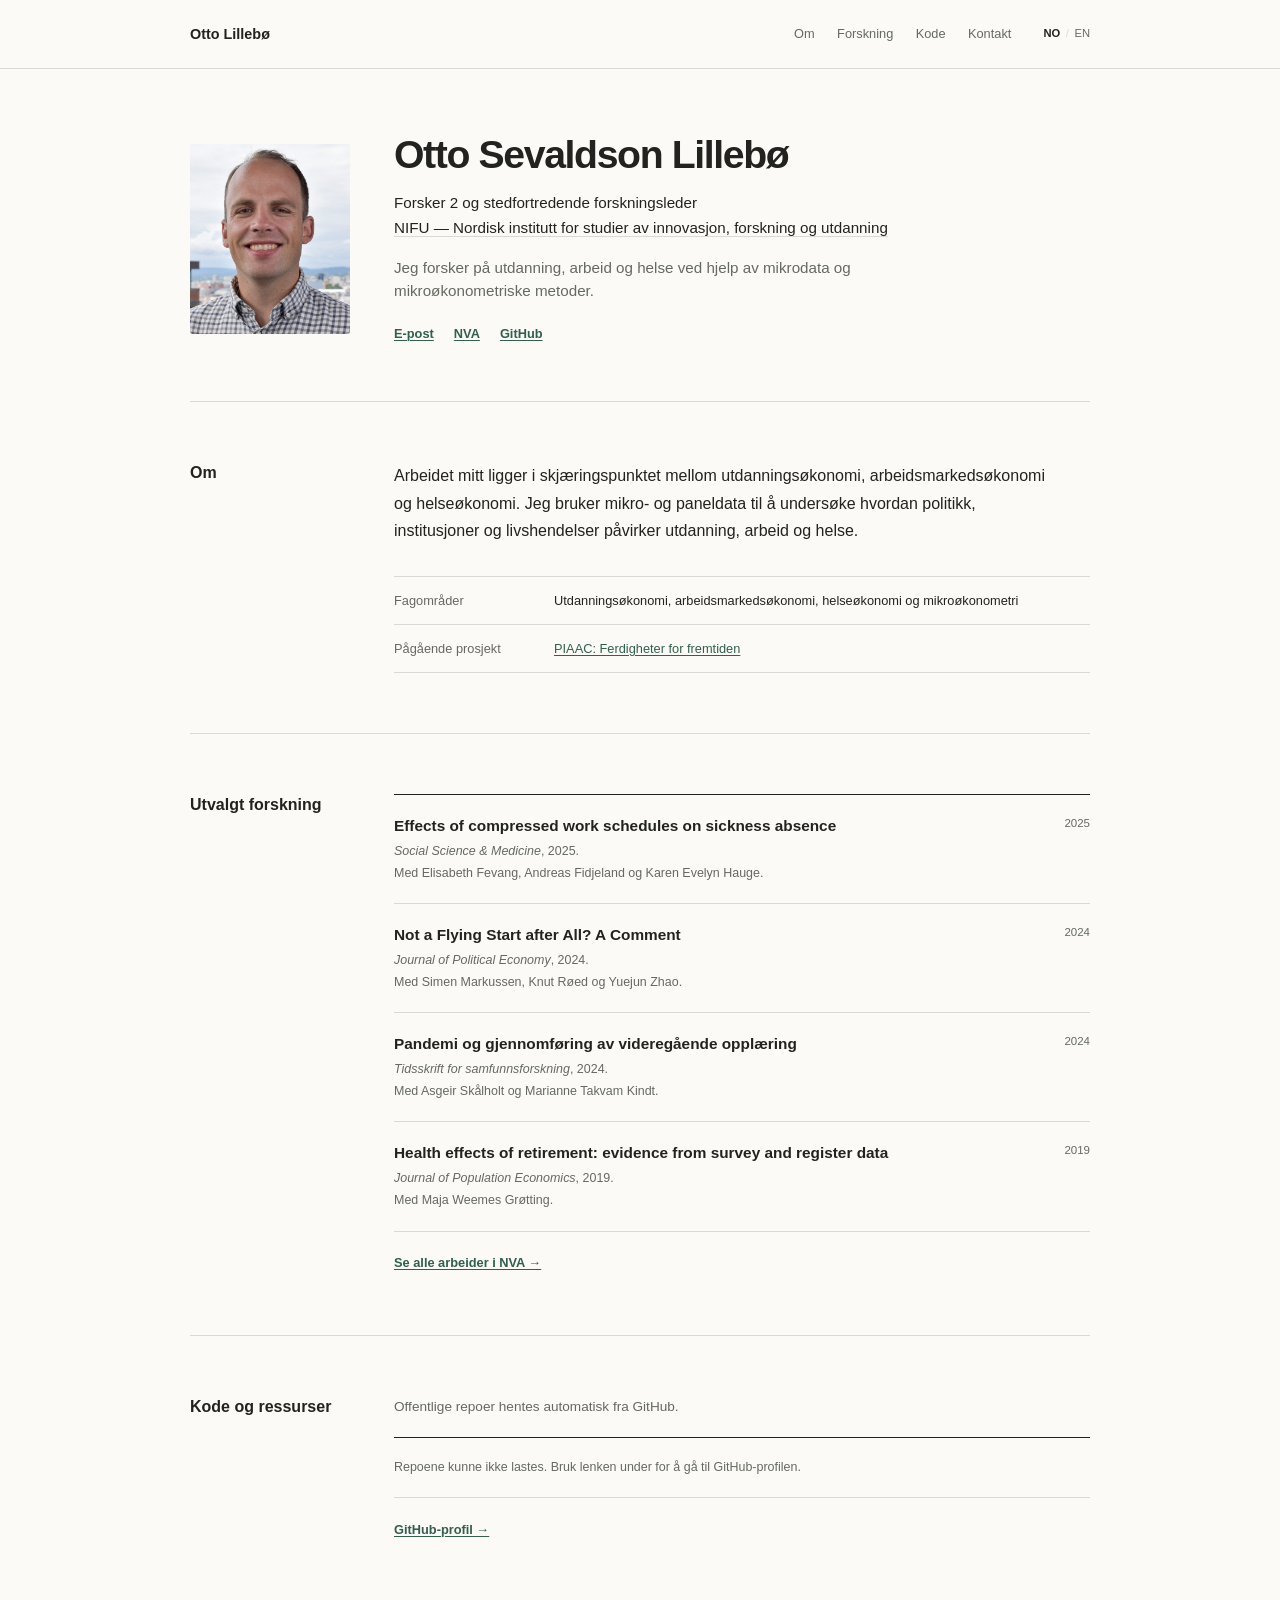
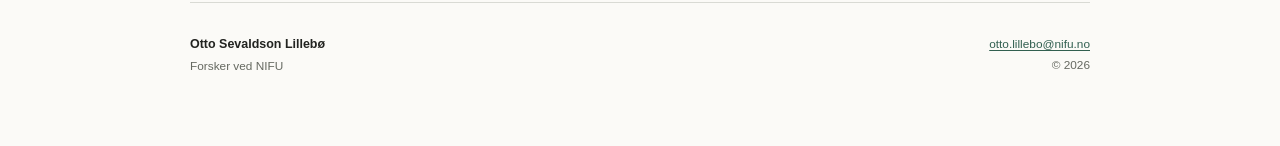
==== commit 56f2b92f: "Adopt compact academic profile layout" ====
--- a/index.html
+++ b/index.html
@@ -4,11 +4,12 @@
     <meta charset="utf-8">
     <meta name="viewport" content="width=device-width, initial-scale=1">
     <meta name="description" content="Otto Sevaldson Lillebø — samfunnsøkonom og forsker ved NIFU.">
-    <meta name="theme-color" content="#f7f7f4">
+    <meta name="theme-color" content="#fbfaf7">
     <meta property="og:title" content="Otto Sevaldson Lillebø">
     <meta property="og:description" content="Forskning på utdanning, arbeid og helse.">
     <meta property="og:type" content="website">
     <meta property="og:url" content="https://ottolillebo.github.io/">
+    <meta property="og:image" content="https://ottolillebo.github.io/assets/otto-lillebo.jpg">
     <link rel="canonical" href="https://ottolillebo.github.io/">
     <link rel="icon" href="favicon.svg" type="image/svg+xml">
     <link rel="stylesheet" href="styles.css">
@@ -17,112 +18,125 @@
   <body>
     <a class="skip-link" href="#main">Hopp til innhold</a>
 
-    <div class="page">
-      <header class="site-header">
-        <a class="wordmark" href="#top">Otto S. Lillebø</a>
+    <header class="site-header">
+      <div class="header-inner">
+        <a class="wordmark" href="#top">Otto Lillebø</a>
         <nav class="site-nav" aria-label="Hovedmeny">
-          <a href="#profil" data-nb="Profil" data-en="Profile">Profil</a>
+          <a href="#om" data-nb="Om" data-en="About">Om</a>
           <a href="#forskning" data-nb="Forskning" data-en="Research">Forskning</a>
           <a href="#kode" data-nb="Kode" data-en="Code">Kode</a>
+          <a href="#kontakt" data-nb="Kontakt" data-en="Contact">Kontakt</a>
         </nav>
         <div class="language-switch" aria-label="Velg språk">
           <button type="button" data-lang-button="nb" aria-pressed="true">NO</button>
+          <span aria-hidden="true">/</span>
           <button type="button" data-lang-button="en" aria-pressed="false">EN</button>
         </div>
-      </header>
+      </div>
+    </header>
 
-      <main id="main">
-        <section class="hero" id="top" aria-labelledby="hero-title">
-          <p class="overline" data-nb="Samfunnsøkonom og forsker" data-en="Economist and researcher">Samfunnsøkonom og forsker</p>
-          <h1 id="hero-title">Otto Sevaldson Lillebø</h1>
-          <p class="hero-intro" data-nb="Jeg forsker på utdanning, arbeid og helse ved hjelp av mikrodata og mikroøkonometriske metoder." data-en="I study education, work and health using microdata and microeconometric methods.">
+    <main id="main">
+      <section class="profile" id="top" aria-labelledby="page-title">
+        <img class="portrait" src="assets/otto-lillebo.jpg" alt="Portrett av Otto Sevaldson Lillebø" width="160" height="190">
+        <div class="profile-content">
+          <h1 id="page-title">Otto Sevaldson Lillebø</h1>
+          <p class="position">
+            <span data-nb="Forsker 2 og stedfortredende forskningsleder" data-en="Senior researcher and deputy research director">Forsker 2 og stedfortredende forskningsleder</span><br>
+            <a href="https://www.nifu.no/ansatte/otto-sevaldson-lillebo/">NIFU — Nordisk institutt for studier av innovasjon, forskning og utdanning</a>
+          </p>
+          <p class="profile-summary" data-nb="Jeg forsker på utdanning, arbeid og helse ved hjelp av mikrodata og mikroøkonometriske metoder." data-en="I study education, work and health using microdata and microeconometric methods.">
             Jeg forsker på utdanning, arbeid og helse ved hjelp av mikrodata og mikroøkonometriske metoder.
           </p>
-          <ul class="primary-links" aria-label="Eksterne profiler og kontakt">
-            <li><a href="https://www.nifu.no/ansatte/otto-sevaldson-lillebo/">NIFU</a></li>
+          <ul class="profile-links" aria-label="Profiler og kontakt">
+            <li><a href="mailto:otto.lillebo@nifu.no" data-nb="E-post" data-en="Email">E-post</a></li>
             <li><a href="https://nva.sikt.no/research-profile/630048">NVA</a></li>
             <li><a href="https://github.com/ottolillebo">GitHub</a></li>
-            <li><a href="mailto:otto.lillebo@nifu.no" data-nb="E-post" data-en="Email">E-post</a></li>
           </ul>
-        </section>
+        </div>
+      </section>
 
-        <section class="section" id="profil" aria-labelledby="profile-title">
-          <h2 id="profile-title" data-nb="Profil" data-en="Profile">Profil</h2>
-          <div class="section-body profile-copy">
-            <p data-nb="Jeg er forsker 2 og stedfortredende forskningsleder ved NIFU. Arbeidet mitt ligger i skjæringspunktet mellom utdanningsøkonomi, arbeidsmarkedsøkonomi og helseøkonomi." data-en="I am a senior researcher and deputy research director at NIFU. My work sits at the intersection of the economics of education, labour economics and health economics.">
-              Jeg er forsker 2 og stedfortredende forskningsleder ved NIFU. Arbeidet mitt ligger i skjæringspunktet mellom utdanningsøkonomi, arbeidsmarkedsøkonomi og helseøkonomi.
-            </p>
-            <p data-nb="Jeg bruker mikro- og paneldata til å undersøke hvordan politikk, institusjoner og livshendelser påvirker utdanning, arbeid og helse." data-en="I use microdata and panel data to examine how policy, institutions and life events shape education, work and health.">
-              Jeg bruker mikro- og paneldata til å undersøke hvordan politikk, institusjoner og livshendelser påvirker utdanning, arbeid og helse.
-            </p>
-            <p class="fields" data-nb="Utdanningsøkonomi · Arbeidsmarkedsøkonomi · Helseøkonomi · Mikroøkonometri" data-en="Economics of education · Labour economics · Health economics · Microeconometrics">
-              Utdanningsøkonomi · Arbeidsmarkedsøkonomi · Helseøkonomi · Mikroøkonometri
-            </p>
-            <p class="current-work">
-              <span data-nb="Pågående prosjekt" data-en="Current project">Pågående prosjekt</span>
-              <a href="https://www.nifu.no/prosjekter/piaac-ferdigheter-for-fremtiden/">PIAAC: Ferdigheter for fremtiden</a>
-            </p>
+      <section class="section" id="om" aria-labelledby="about-title">
+        <h2 id="about-title" data-nb="Om" data-en="About">Om</h2>
+        <div class="section-content about-copy">
+          <p data-nb="Arbeidet mitt ligger i skjæringspunktet mellom utdanningsøkonomi, arbeidsmarkedsøkonomi og helseøkonomi. Jeg bruker mikro- og paneldata til å undersøke hvordan politikk, institusjoner og livshendelser påvirker utdanning, arbeid og helse." data-en="My work sits at the intersection of the economics of education, labour economics and health economics. I use microdata and panel data to examine how policy, institutions and life events shape education, work and health.">
+            Arbeidet mitt ligger i skjæringspunktet mellom utdanningsøkonomi, arbeidsmarkedsøkonomi og helseøkonomi. Jeg bruker mikro- og paneldata til å undersøke hvordan politikk, institusjoner og livshendelser påvirker utdanning, arbeid og helse.
+          </p>
+          <dl class="details">
+            <div>
+              <dt data-nb="Fagområder" data-en="Fields">Fagområder</dt>
+              <dd data-nb="Utdanningsøkonomi, arbeidsmarkedsøkonomi, helseøkonomi og mikroøkonometri" data-en="Economics of education, labour economics, health economics and microeconometrics">Utdanningsøkonomi, arbeidsmarkedsøkonomi, helseøkonomi og mikroøkonometri</dd>
+            </div>
+            <div>
+              <dt data-nb="Pågående prosjekt" data-en="Current project">Pågående prosjekt</dt>
+              <dd><a href="https://www.nifu.no/prosjekter/piaac-ferdigheter-for-fremtiden/">PIAAC: Ferdigheter for fremtiden</a></dd>
+            </div>
+          </dl>
+        </div>
+      </section>
+
+      <section class="section" id="forskning" aria-labelledby="research-title">
+        <h2 id="research-title" data-nb="Utvalgt forskning" data-en="Selected research">Utvalgt forskning</h2>
+        <div class="section-content publication-list">
+          <article class="publication">
+            <div>
+              <h3><a href="https://nva.sikt.no/registration/019c32ce7e87-f4fffe24-f22c-4fb7-9037-e7ab4f7f2dbf">Effects of compressed work schedules on sickness absence</a></h3>
+              <p><em>Social Science &amp; Medicine</em>, 2025.</p>
+              <p class="authors" data-nb="Med Elisabeth Fevang, Andreas Fidjeland og Karen Evelyn Hauge." data-en="With Elisabeth Fevang, Andreas Fidjeland and Karen Evelyn Hauge.">Med Elisabeth Fevang, Andreas Fidjeland og Karen Evelyn Hauge.</p>
+            </div>
+            <span class="publication-year">2025</span>
+          </article>
+          <article class="publication">
+            <div>
+              <h3><a href="https://nva.sikt.no/registration/0198cc441917-48c14097-5dfb-4918-977d-520077424f7a">Not a Flying Start after All? A Comment</a></h3>
+              <p><em>Journal of Political Economy</em>, 2024.</p>
+              <p class="authors" data-nb="Med Simen Markussen, Knut Røed og Yuejun Zhao." data-en="With Simen Markussen, Knut Røed and Yuejun Zhao.">Med Simen Markussen, Knut Røed og Yuejun Zhao.</p>
+            </div>
+            <span class="publication-year">2024</span>
+          </article>
+          <article class="publication">
+            <div>
+              <h3><a href="https://doi.org/10.18261/tfs.65.2.2">Pandemi og gjennomføring av videregående opplæring</a></h3>
+              <p><em>Tidsskrift for samfunnsforskning</em>, 2024.</p>
+              <p class="authors" data-nb="Med Asgeir Skålholt og Marianne Takvam Kindt." data-en="With Asgeir Skålholt and Marianne Takvam Kindt.">Med Asgeir Skålholt og Marianne Takvam Kindt.</p>
+            </div>
+            <span class="publication-year">2024</span>
+          </article>
+          <article class="publication">
+            <div>
+              <h3><a href="https://nva.sikt.no/registration/0198cc479f74-00eaf8d4-35b4-4e09-8665-8fa091bfe7e1">Health effects of retirement: evidence from survey and register data</a></h3>
+              <p><em>Journal of Population Economics</em>, 2019.</p>
+              <p class="authors" data-nb="Med Maja Weemes Grøtting." data-en="With Maja Weemes Grøtting.">Med Maja Weemes Grøtting.</p>
+            </div>
+            <span class="publication-year">2019</span>
+          </article>
+          <a class="more-link" href="https://nva.sikt.no/research-profile/630048" data-nb="Se alle arbeider i NVA →" data-en="View all works in NVA →">Se alle arbeider i NVA →</a>
+        </div>
+      </section>
+
+      <section class="section" id="kode" aria-labelledby="code-title">
+        <h2 id="code-title" data-nb="Kode og ressurser" data-en="Code and resources">Kode og ressurser</h2>
+        <div class="section-content">
+          <p class="section-intro" data-nb="Offentlige repoer hentes automatisk fra GitHub." data-en="Public repositories are fetched automatically from GitHub.">
+            Offentlige repoer hentes automatisk fra GitHub.
+          </p>
+          <div class="repo-grid" id="repo-grid" aria-live="polite">
+            <div class="repo-loading" data-nb="Henter repoer …" data-en="Loading repositories …">Henter repoer …</div>
           </div>
-        </section>
+          <a class="more-link github-profile-link" href="https://github.com/ottolillebo" data-nb="GitHub-profil →" data-en="GitHub profile →">GitHub-profil →</a>
+        </div>
+      </section>
+    </main>
 
-        <section class="section" id="forskning" aria-labelledby="research-title">
-          <h2 id="research-title" data-nb="Utvalgt forskning" data-en="Selected research">Utvalgt forskning</h2>
-          <div class="section-body publication-list">
-            <article class="publication">
-              <div>
-                <h3><a href="https://nva.sikt.no/registration/019c32ce7e87-f4fffe24-f22c-4fb7-9037-e7ab4f7f2dbf">Effects of compressed work schedules on sickness absence</a></h3>
-                <p>Social Science &amp; Medicine</p>
-                <p class="authors">Elisabeth Fevang, Andreas Fidjeland, Karen Evelyn Hauge &amp; Otto Sevaldson Lillebø</p>
-              </div>
-              <span class="year">2025</span>
-            </article>
-            <article class="publication">
-              <div>
-                <h3><a href="https://nva.sikt.no/registration/0198cc441917-48c14097-5dfb-4918-977d-520077424f7a">Not a Flying Start after All? A Comment</a></h3>
-                <p>Journal of Political Economy</p>
-                <p class="authors">Otto Sevaldson Lillebø, Simen Markussen, Knut Røed &amp; Yuejun Zhao</p>
-              </div>
-              <span class="year">2024</span>
-            </article>
-            <article class="publication">
-              <div>
-                <h3><a href="https://doi.org/10.18261/tfs.65.2.2">Pandemi og gjennomføring av videregående opplæring</a></h3>
-                <p>Tidsskrift for samfunnsforskning</p>
-                <p class="authors">Otto Sevaldson Lillebø, Asgeir Skålholt &amp; Marianne Takvam Kindt</p>
-              </div>
-              <span class="year">2024</span>
-            </article>
-            <article class="publication">
-              <div>
-                <h3><a href="https://nva.sikt.no/registration/0198cc479f74-00eaf8d4-35b4-4e09-8665-8fa091bfe7e1">Health effects of retirement: evidence from survey and register data</a></h3>
-                <p>Journal of Population Economics</p>
-                <p class="authors">Maja Weemes Grøtting &amp; Otto Sevaldson Lillebø</p>
-              </div>
-              <span class="year">2019</span>
-            </article>
-            <a class="more-link" href="https://nva.sikt.no/research-profile/630048" data-nb="Alle arbeider i NVA" data-en="All works in NVA">Alle arbeider i NVA</a>
-          </div>
-        </section>
-
-        <section class="section" id="kode" aria-labelledby="code-title">
-          <h2 id="code-title" data-nb="Kode" data-en="Code">Kode</h2>
-          <div class="section-body">
-            <p class="code-intro" data-nb="Offentlige repoer hentes automatisk fra GitHub." data-en="Public repositories are fetched automatically from GitHub.">
-              Offentlige repoer hentes automatisk fra GitHub.
-            </p>
-            <div class="repo-grid" id="repo-grid" aria-live="polite">
-              <div class="repo-loading" data-nb="Henter repoer …" data-en="Loading repositories …">Henter repoer …</div>
-            </div>
-            <a class="more-link github-profile-link" href="https://github.com/ottolillebo" data-nb="GitHub-profil" data-en="GitHub profile">GitHub-profil</a>
-          </div>
-        </section>
-      </main>
-
-      <footer class="site-footer" id="kontakt">
+    <footer class="site-footer" id="kontakt">
+      <div>
+        <strong>Otto Sevaldson Lillebø</strong>
+        <span data-nb="Forsker ved NIFU" data-en="Researcher at NIFU">Forsker ved NIFU</span>
+      </div>
+      <div class="footer-links">
         <a href="mailto:otto.lillebo@nifu.no">otto.lillebo@nifu.no</a>
-        <p>© <span id="year">2026</span> Otto Sevaldson Lillebø</p>
-      </footer>
-    </div>
+        <span>© <span id="year">2026</span></span>
+      </div>
+    </footer>
 
     <script src="script.js" defer></script>
   </body>
--- a/styles.css
+++ b/styles.css
@@ -1,11 +1,12 @@
 :root {
-  --background: #f7f7f4;
-  --text: #151515;
-  --muted: #6c6c66;
-  --line: #d2d2cc;
-  --max-width: 960px;
+  --background: #fbfaf7;
+  --surface: #f1f2ee;
+  --text: #222320;
+  --muted: #666961;
+  --line: #d9dad4;
+  --accent: #315f50;
+  --max-width: 900px;
   --sans: ui-sans-serif, -apple-system, BlinkMacSystemFont, "Segoe UI", sans-serif;
-  --serif: Georgia, "Times New Roman", serif;
 }
 
 *,
@@ -16,7 +17,7 @@
 
 html {
   scroll-behavior: smooth;
-  scroll-padding-top: 2rem;
+  scroll-padding-top: 5rem;
 }
 
 body {
@@ -30,17 +31,17 @@
 }
 
 a {
-  color: inherit;
+  color: var(--accent);
   text-decoration-thickness: 1px;
-  text-underline-offset: 0.2em;
+  text-underline-offset: 0.18em;
 }
 
 a:hover {
-  text-decoration-color: var(--muted);
+  color: var(--text);
 }
 
 :focus-visible {
-  outline: 2px solid var(--text);
+  outline: 2px solid var(--accent);
   outline-offset: 4px;
 }
 
@@ -48,10 +49,10 @@
   position: fixed;
   top: 0.75rem;
   left: 0.75rem;
-  z-index: 10;
-  padding: 0.5rem 0.75rem;
+  z-index: 20;
+  padding: 0.5rem 0.8rem;
   background: var(--text);
-  color: var(--background);
+  color: white;
   transform: translateY(-160%);
 }
 
@@ -59,49 +60,55 @@
   transform: translateY(0);
 }
 
-.page {
-  width: min(calc(100% - 3rem), var(--max-width));
+.site-header {
+  border-bottom: 1px solid var(--line);
+  background: rgb(251 250 247 / 94%);
+}
+
+.header-inner,
+main,
+.site-footer {
+  width: min(calc(100% - 2.5rem), var(--max-width));
   margin-inline: auto;
 }
 
-.site-header {
-  min-height: 5rem;
-  display: grid;
-  grid-template-columns: 1fr auto 1fr;
+.header-inner {
+  min-height: 4.25rem;
+  display: grid;
+  grid-template-columns: 1fr auto auto;
   align-items: center;
   gap: 2rem;
-  border-bottom: 1px solid var(--line);
 }
 
 .wordmark {
   width: fit-content;
-  font-size: 0.88rem;
-  font-weight: 650;
+  color: var(--text);
+  font-size: 0.9rem;
+  font-weight: 700;
   text-decoration: none;
 }
 
 .site-nav {
   display: flex;
-  gap: 1.75rem;
-}
-
-.site-nav a,
-.language-switch button {
-  font-size: 0.78rem;
+  gap: 1.4rem;
 }
 
 .site-nav a {
+  color: var(--muted);
+  font-size: 0.8rem;
   text-decoration: none;
 }
 
 .site-nav a:hover {
-  text-decoration: underline;
+  color: var(--text);
 }
 
 .language-switch {
-  justify-self: end;
-  display: flex;
-  gap: 0.65rem;
+  display: flex;
+  align-items: center;
+  gap: 0.35rem;
+  color: var(--line);
+  font-size: 0.7rem;
 }
 
 .language-switch button {
@@ -110,106 +117,119 @@
   background: transparent;
   color: var(--muted);
   cursor: pointer;
+  font: inherit;
 }
 
 .language-switch button[aria-pressed="true"] {
   color: var(--text);
-  text-decoration: underline;
-  text-underline-offset: 0.25em;
-}
-
-.hero {
-  min-height: 68vh;
-  padding: clamp(6rem, 14vw, 10rem) 0 6rem;
-  display: flex;
-  flex-direction: column;
-  justify-content: center;
-}
-
-.overline {
-  margin: 0 0 1.5rem;
-  color: var(--muted);
-  font-size: 0.78rem;
-  letter-spacing: 0.04em;
-  text-transform: uppercase;
-}
-
-.hero h1 {
-  max-width: 11ch;
-  margin: 0;
-  font-family: var(--serif);
-  font-size: clamp(3.7rem, 8vw, 6.5rem);
-  font-weight: 400;
-  letter-spacing: -0.055em;
-  line-height: 0.95;
-}
-
-.hero-intro {
+  font-weight: 700;
+}
+
+.profile {
+  padding: 4rem 0 3.5rem;
+  display: grid;
+  grid-template-columns: 160px minmax(0, 1fr);
+  align-items: center;
+  gap: 2.75rem;
+}
+
+.portrait {
+  width: 160px;
+  height: 190px;
+  display: block;
+  object-fit: cover;
+  object-position: 50% 33%;
+  border-radius: 3px;
+  filter: saturate(0.82) contrast(0.98);
+}
+
+.profile h1 {
+  margin: 0 0 0.85rem;
+  font-size: clamp(1.9rem, 4vw, 2.45rem);
+  font-weight: 700;
+  letter-spacing: -0.035em;
+  line-height: 1.1;
+}
+
+.position {
+  margin: 0;
+  font-size: 0.95rem;
+  line-height: 1.65;
+}
+
+.position a {
+  color: var(--text);
+  text-decoration-color: var(--line);
+}
+
+.profile-summary {
   max-width: 37rem;
-  margin: 2.5rem 0 0;
-  font-family: var(--serif);
-  font-size: clamp(1.25rem, 2.3vw, 1.65rem);
-  line-height: 1.45;
-}
-
-.primary-links {
+  margin: 1rem 0 0;
+  color: var(--muted);
+  font-size: 0.95rem;
+}
+
+.profile-links {
+  margin: 1.1rem 0 0;
+  padding: 0;
+  display: flex;
+  gap: 1.25rem;
+  list-style: none;
+}
+
+.profile-links a,
+.more-link {
+  font-size: 0.8rem;
+  font-weight: 600;
+}
+
+.section {
+  padding: 3.75rem 0;
+  display: grid;
+  grid-template-columns: 160px minmax(0, 1fr);
+  gap: 2.75rem;
+  border-top: 1px solid var(--line);
+}
+
+.section h2 {
+  margin: 0;
+  font-size: 1rem;
+  font-weight: 700;
+  line-height: 1.35;
+}
+
+.section-content {
+  min-width: 0;
+}
+
+.about-copy > p {
+  max-width: 41rem;
+  margin: 0;
+  font-size: 1rem;
+  line-height: 1.7;
+}
+
+.details {
   margin: 2rem 0 0;
   padding: 0;
-  display: flex;
-  flex-wrap: wrap;
-  gap: 0.5rem 1.5rem;
-  list-style: none;
-}
-
-.primary-links a,
-.more-link {
-  font-size: 0.82rem;
-}
-
-.section {
-  padding: clamp(4.5rem, 9vw, 7rem) 0;
-  display: grid;
-  grid-template-columns: 11rem minmax(0, 1fr);
-  gap: clamp(2rem, 7vw, 6rem);
   border-top: 1px solid var(--line);
 }
 
-.section h2 {
-  margin: 0;
-  font-size: 0.8rem;
-  font-weight: 650;
-}
-
-.section-body {
-  min-width: 0;
-}
-
-.profile-copy > p {
-  max-width: 40rem;
-  margin: 0 0 1.4rem;
-  font-family: var(--serif);
-  font-size: clamp(1.12rem, 2vw, 1.35rem);
-}
-
-.profile-copy .fields {
-  margin-top: 2.5rem;
-  color: var(--muted);
-  font-family: var(--sans);
-  font-size: 0.8rem;
-}
-
-.current-work {
-  margin-top: 2.5rem !important;
-  padding-top: 1rem;
+.details div {
+  padding: 0.85rem 0;
   display: grid;
   grid-template-columns: 9rem 1fr;
   gap: 1rem;
-  border-top: 1px solid var(--line);
-  font-family: var(--sans) !important;
-  font-size: 0.8rem !important;
-}
-
-.current-work span {
+  border-bottom: 1px solid var(--line);
+}
+
+.details dt,
+.details dd {
+  margin: 0;
+  font-size: 0.8rem;
+}
+
+.details dt {
   color: var(--muted);
 }
 
@@ -218,56 +238,53 @@
 }
 
 .publication {
-  padding: 1.5rem 0;
+  padding: 1.25rem 0;
   display: grid;
   grid-template-columns: 1fr auto;
-  gap: 2rem;
+  gap: 1.5rem;
   border-bottom: 1px solid var(--line);
 }
 
 .publication h3 {
   max-width: 37rem;
-  margin: 0 0 0.35rem;
-  font-family: var(--serif);
-  font-size: 1.18rem;
-  font-weight: 400;
-  line-height: 1.35;
+  margin: 0 0 0.3rem;
+  font-size: 0.96rem;
+  font-weight: 650;
+  line-height: 1.45;
 }
 
 .publication h3 a {
+  color: var(--text);
   text-decoration: none;
 }
 
 .publication h3 a:hover {
-  text-decoration: underline;
+  color: var(--accent);
 }
 
 .publication p {
   margin: 0;
+  color: var(--muted);
   font-size: 0.78rem;
-}
-
-.publication .authors,
-.year {
-  color: var(--muted);
 }
 
 .publication .authors {
   margin-top: 0.15rem;
 }
 
-.year {
-  font-size: 0.75rem;
+.publication-year {
+  color: var(--muted);
+  font-size: 0.72rem;
 }
 
 .publication-list > .more-link,
 .github-profile-link {
-  margin-top: 1.5rem;
+  margin-top: 1.35rem;
   display: inline-block;
 }
 
-.code-intro {
-  margin: 0 0 1.5rem;
+.section-intro {
+  margin: 0 0 1.25rem;
   color: var(--muted);
   font-size: 0.85rem;
 }
@@ -277,90 +294,105 @@
 }
 
 .repo-card {
-  padding: 1.35rem 0;
-  display: grid;
-  grid-template-columns: minmax(10rem, 0.7fr) 1fr auto;
+  padding: 1.15rem 0;
+  display: grid;
+  grid-template-columns: minmax(9rem, 0.65fr) 1fr auto;
   align-items: start;
-  gap: 1.5rem;
+  gap: 1.25rem;
   border-bottom: 1px solid var(--line);
+  color: var(--text);
   text-decoration: none;
 }
 
 .repo-card:hover .repo-name {
-  text-decoration: underline;
+  color: var(--accent);
 }
 
 .repo-name {
   margin: 0;
-  font-family: var(--serif);
-  font-size: 1.1rem;
-  font-weight: 400;
+  font-size: 0.9rem;
+  font-weight: 650;
 }
 
 .repo-description {
   margin: 0;
   color: var(--muted);
-  font-size: 0.78rem;
+  font-size: 0.76rem;
 }
 
 .repo-meta {
   display: flex;
   flex-direction: column;
-  gap: 0.25rem;
-  color: var(--muted);
-  font-size: 0.68rem;
+  gap: 0.2rem;
+  color: var(--muted);
+  font-size: 0.65rem;
   text-align: right;
 }
 
 .language-dot {
   width: 0.4rem;
   height: 0.4rem;
-  margin-right: 0.35rem;
+  margin-right: 0.3rem;
   display: inline-block;
-  background: var(--muted);
+  background: var(--accent);
   border-radius: 50%;
 }
 
 .repo-loading,
 .repo-empty {
-  padding: 1.5rem 0;
+  padding: 1.25rem 0;
   border-bottom: 1px solid var(--line);
   color: var(--muted);
   font-size: 0.78rem;
 }
 
 .site-footer {
-  min-height: 10rem;
+  min-height: 9rem;
   padding: 2rem 0;
   display: flex;
-  align-items: flex-start;
   justify-content: space-between;
   gap: 2rem;
   border-top: 1px solid var(--line);
-  font-size: 0.75rem;
-}
-
-.site-footer p {
-  margin: 0;
-  color: var(--muted);
-}
-
-@media (max-width: 680px) {
-  .page {
+  color: var(--muted);
+  font-size: 0.74rem;
+}
+
+.site-footer div {
+  display: flex;
+  flex-direction: column;
+  gap: 0.2rem;
+}
+
+.site-footer strong {
+  color: var(--text);
+  font-size: 0.78rem;
+}
+
+.footer-links {
+  align-items: flex-end;
+}
+
+@media (max-width: 700px) {
+  html {
+    scroll-padding-top: 2rem;
+  }
+
+  .header-inner,
+  main,
+  .site-footer {
     width: min(calc(100% - 2rem), var(--max-width));
   }
 
-  .site-header {
-    min-height: auto;
-    padding: 1.25rem 0;
+  .header-inner {
+    padding: 1rem 0;
     grid-template-columns: 1fr auto;
-    gap: 1rem;
+    gap: 0.9rem;
   }
 
   .site-nav {
     grid-column: 1 / -1;
     grid-row: 2;
-    gap: 1.25rem;
+    gap: 1rem;
   }
 
   .language-switch {
@@ -368,28 +400,45 @@
     grid-row: 1;
   }
 
-  .hero {
-    min-height: auto;
-    padding: 6rem 0 5rem;
-  }
-
-  .hero h1 {
-    font-size: clamp(3.2rem, 15vw, 4.8rem);
+  .profile {
+    padding: 3rem 0;
+    grid-template-columns: 116px minmax(0, 1fr);
+    align-items: start;
+    gap: 1.35rem;
+  }
+
+  .portrait {
+    width: 116px;
+    height: 142px;
+  }
+
+  .profile h1 {
+    font-size: clamp(1.65rem, 7vw, 2rem);
+  }
+
+  .position,
+  .profile-summary {
+    font-size: 0.84rem;
+  }
+
+  .profile-links {
+    gap: 0.9rem;
   }
 
   .section {
+    padding: 3rem 0;
     grid-template-columns: 1fr;
-    gap: 2.25rem;
-  }
-
-  .current-work {
+    gap: 1.6rem;
+  }
+
+  .details div {
+    grid-template-columns: 1fr;
+    gap: 0.25rem;
+  }
+
+  .repo-card {
     grid-template-columns: 1fr;
     gap: 0.4rem;
-  }
-
-  .repo-card {
-    grid-template-columns: 1fr;
-    gap: 0.5rem;
   }
 
   .repo-meta {
@@ -397,10 +446,34 @@
     gap: 1rem;
     text-align: left;
   }
+}
+
+@media (max-width: 460px) {
+  .profile {
+    grid-template-columns: 92px minmax(0, 1fr);
+    gap: 1rem;
+  }
+
+  .portrait {
+    width: 92px;
+    height: 116px;
+  }
+
+  .profile h1 {
+    font-size: 1.55rem;
+  }
+
+  .profile-summary,
+  .profile-links {
+    grid-column: 1 / -1;
+  }
 
   .site-footer {
     flex-direction: column;
-    justify-content: flex-start;
+  }
+
+  .footer-links {
+    align-items: flex-start;
   }
 }
 
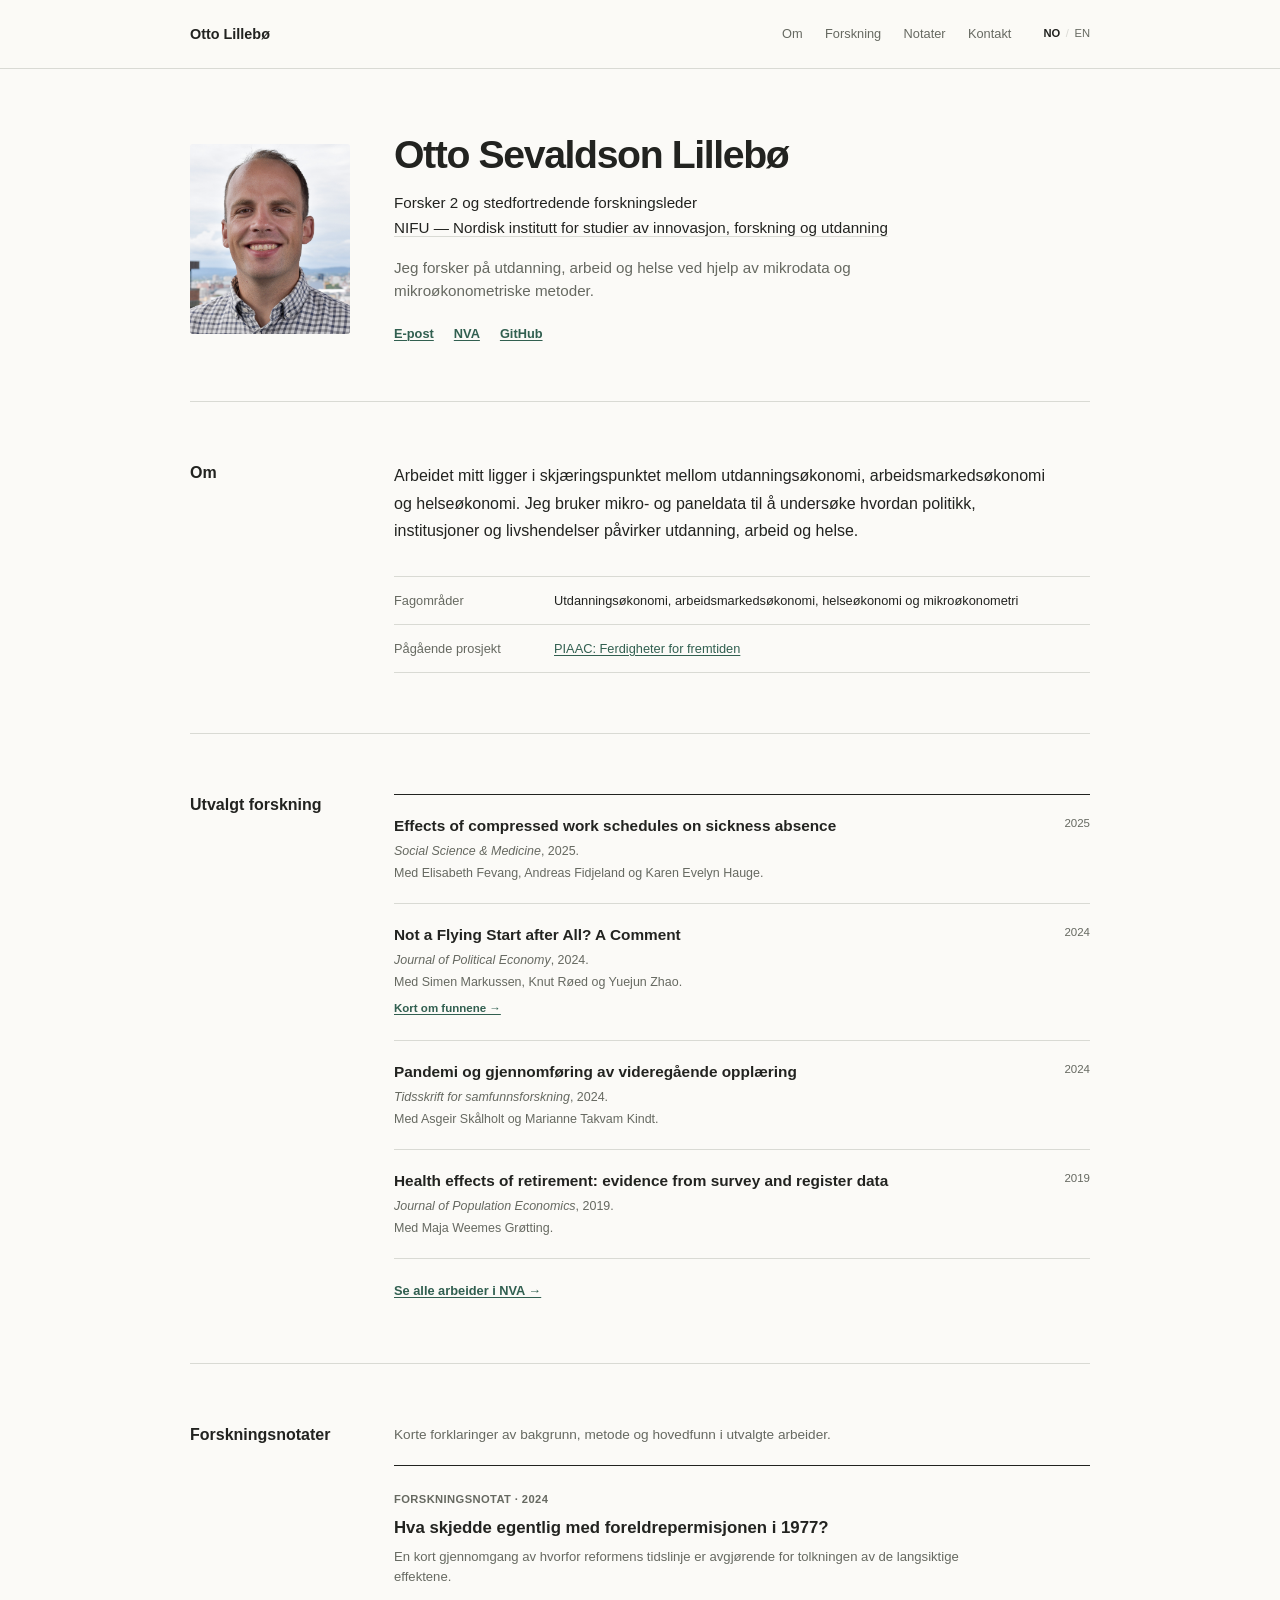
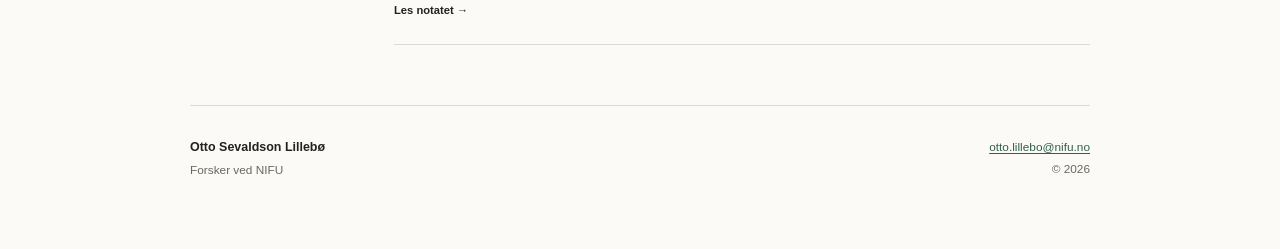
==== commit 041b2231: "Add understated research notes section" ====
--- a/index.html
+++ b/index.html
@@ -24,7 +24,7 @@
         <nav class="site-nav" aria-label="Hovedmeny">
           <a href="#om" data-nb="Om" data-en="About">Om</a>
           <a href="#forskning" data-nb="Forskning" data-en="Research">Forskning</a>
-          <a href="#kode" data-nb="Kode" data-en="Code">Kode</a>
+          <a href="#formidling" data-nb="Notater" data-en="Notes">Notater</a>
           <a href="#kontakt" data-nb="Kontakt" data-en="Contact">Kontakt</a>
         </nav>
         <div class="language-switch" aria-label="Velg språk">
@@ -90,6 +90,7 @@
               <h3><a href="https://nva.sikt.no/registration/0198cc441917-48c14097-5dfb-4918-977d-520077424f7a">Not a Flying Start after All? A Comment</a></h3>
               <p><em>Journal of Political Economy</em>, 2024.</p>
               <p class="authors" data-nb="Med Simen Markussen, Knut Røed og Yuejun Zhao." data-en="With Simen Markussen, Knut Røed and Yuejun Zhao.">Med Simen Markussen, Knut Røed og Yuejun Zhao.</p>
+              <a class="publication-note-link" href="research/1977-maternity-leave.html" data-nb="Kort om funnene →" data-en="A short guide to the findings →">Kort om funnene →</a>
             </div>
             <span class="publication-year">2024</span>
           </article>
@@ -113,16 +114,20 @@
         </div>
       </section>
 
-      <section class="section" id="kode" aria-labelledby="code-title">
-        <h2 id="code-title" data-nb="Kode og ressurser" data-en="Code and resources">Kode og ressurser</h2>
+      <section class="section" id="formidling" aria-labelledby="notes-title">
+        <h2 id="notes-title" data-nb="Forskningsnotater" data-en="Research notes">Forskningsnotater</h2>
         <div class="section-content">
-          <p class="section-intro" data-nb="Offentlige repoer hentes automatisk fra GitHub." data-en="Public repositories are fetched automatically from GitHub.">
-            Offentlige repoer hentes automatisk fra GitHub.
+          <p class="section-intro" data-nb="Korte forklaringer av bakgrunn, metode og hovedfunn i utvalgte arbeider." data-en="Short explanations of the background, methods and main findings from selected work.">
+            Korte forklaringer av bakgrunn, metode og hovedfunn i utvalgte arbeider.
           </p>
-          <div class="repo-grid" id="repo-grid" aria-live="polite">
-            <div class="repo-loading" data-nb="Henter repoer …" data-en="Loading repositories …">Henter repoer …</div>
-          </div>
-          <a class="more-link github-profile-link" href="https://github.com/ottolillebo" data-nb="GitHub-profil →" data-en="GitHub profile →">GitHub-profil →</a>
+          <a class="note-preview" href="research/1977-maternity-leave.html">
+            <span class="note-meta" data-nb="Forskningsnotat · 2024" data-en="Research note · 2024">Forskningsnotat · 2024</span>
+            <h3 data-nb="Hva skjedde egentlig med foreldrepermisjonen i 1977?" data-en="What actually changed in Norway's 1977 maternity leave reform?">Hva skjedde egentlig med foreldrepermisjonen i 1977?</h3>
+            <p data-nb="En kort gjennomgang av hvorfor reformens tidslinje er avgjørende for tolkningen av de langsiktige effektene." data-en="A short account of why the reform timeline matters for interpreting its long-term effects.">
+              En kort gjennomgang av hvorfor reformens tidslinje er avgjørende for tolkningen av de langsiktige effektene.
+            </p>
+            <span class="note-cta" data-nb="Les notatet →" data-en="Read the note →">Les notatet →</span>
+          </a>
         </div>
       </section>
     </main>
--- a/styles.css
+++ b/styles.css
@@ -272,13 +272,19 @@
   margin-top: 0.15rem;
 }
 
+.publication-note-link {
+  margin-top: 0.5rem;
+  display: inline-block;
+  font-size: 0.72rem;
+  font-weight: 600;
+}
+
 .publication-year {
   color: var(--muted);
   font-size: 0.72rem;
 }
 
-.publication-list > .more-link,
-.github-profile-link {
+.publication-list > .more-link {
   margin-top: 1.35rem;
   display: inline-block;
 }
@@ -289,61 +295,196 @@
   font-size: 0.85rem;
 }
 
-.repo-grid {
+.note-preview {
+  padding: 1.25rem 0 1.4rem;
+  display: block;
   border-top: 1px solid var(--text);
-}
-
-.repo-card {
-  padding: 1.15rem 0;
+  border-bottom: 1px solid var(--line);
+  color: var(--text);
+  text-decoration: none;
+}
+
+.note-preview h3 {
+  max-width: 36rem;
+  margin: 0.35rem 0 0.45rem;
+  font-size: 1.05rem;
+  line-height: 1.4;
+}
+
+.note-preview p {
+  max-width: 39rem;
+  margin: 0;
+  color: var(--muted);
+  font-size: 0.82rem;
+}
+
+.note-preview:hover h3,
+.note-preview:hover .note-cta {
+  color: var(--accent);
+}
+
+.note-meta,
+.note-cta {
+  font-size: 0.7rem;
+  font-weight: 650;
+}
+
+.note-meta {
+  color: var(--muted);
+  letter-spacing: 0.035em;
+  text-transform: uppercase;
+}
+
+.note-cta {
+  margin-top: 0.9rem;
+  display: inline-block;
+}
+
+.article-main {
+  width: min(calc(100% - 2.5rem), 1040px);
+}
+
+.research-article {
+  padding: 3rem 0 5rem;
+}
+
+.back-link {
+  color: var(--muted);
+  font-size: 0.75rem;
+  text-decoration: none;
+}
+
+.article-header,
+.article-section {
+  width: min(100%, 670px);
+  margin-inline: auto;
+}
+
+.article-header {
+  padding: 4.5rem 0 4rem;
+}
+
+.article-kicker {
+  margin: 0 0 1rem;
+  color: var(--accent);
+  font-size: 0.72rem;
+  font-weight: 700;
+  letter-spacing: 0.04em;
+  text-transform: uppercase;
+}
+
+.article-header h1 {
+  margin: 0;
+  font-size: clamp(2rem, 5vw, 3.35rem);
+  font-weight: 700;
+  letter-spacing: -0.045em;
+  line-height: 1.06;
+}
+
+.article-lead {
+  margin: 1.35rem 0 0;
+  color: var(--muted);
+  font-size: 1.15rem;
+  line-height: 1.6;
+}
+
+.article-byline {
+  margin: 1.1rem 0 0;
+  color: var(--muted);
+  font-size: 0.78rem;
+}
+
+.article-section {
+  padding: 3rem 0;
+  border-top: 1px solid var(--line);
+}
+
+.article-section h2 {
+  margin: 0 0 1.5rem;
+  font-size: 1rem;
+}
+
+.finding-list {
+  border-top: 1px solid var(--text);
+}
+
+.finding-list > div {
+  padding: 1rem 0;
   display: grid;
-  grid-template-columns: minmax(9rem, 0.65fr) 1fr auto;
-  align-items: start;
-  gap: 1.25rem;
+  grid-template-columns: 2.25rem 1fr;
+  gap: 0.75rem;
   border-bottom: 1px solid var(--line);
+}
+
+.finding-list span {
+  padding-top: 0.12rem;
+  color: var(--muted);
+  font-size: 0.68rem;
+}
+
+.finding-list p {
+  margin: 0;
+  font-size: 0.92rem;
+  line-height: 1.65;
+}
+
+.article-copy p {
+  margin: 0;
+  font-size: 1rem;
+  line-height: 1.8;
+}
+
+.article-copy p + p {
+  margin-top: 1.2rem;
+}
+
+.article-figure {
+  width: min(100%, 1040px);
+  margin: 1rem auto 4rem;
+}
+
+.article-figure img {
+  width: 100%;
+  height: auto;
+  display: block;
+  border: 1px solid var(--line);
+  background: white;
+}
+
+.article-figure figcaption {
+  width: min(100%, 670px);
+  margin: 0.75rem auto 0;
+  color: var(--muted);
+  font-size: 0.72rem;
+  line-height: 1.55;
+}
+
+.article-links > div {
+  border-top: 1px solid var(--text);
+}
+
+.article-links a {
+  padding: 1rem 0;
+  display: grid;
+  grid-template-columns: 1fr auto;
+  gap: 1rem;
+  border-bottom: 1px solid var(--line);
   color: var(--text);
   text-decoration: none;
 }
 
-.repo-card:hover .repo-name {
+.article-links a:hover span {
   color: var(--accent);
 }
 
-.repo-name {
-  margin: 0;
-  font-size: 0.9rem;
+.article-links span {
+  font-size: 0.86rem;
   font-weight: 650;
 }
 
-.repo-description {
-  margin: 0;
-  color: var(--muted);
-  font-size: 0.76rem;
-}
-
-.repo-meta {
-  display: flex;
-  flex-direction: column;
-  gap: 0.2rem;
-  color: var(--muted);
-  font-size: 0.65rem;
-  text-align: right;
-}
-
-.language-dot {
-  width: 0.4rem;
-  height: 0.4rem;
-  margin-right: 0.3rem;
-  display: inline-block;
-  background: var(--accent);
-  border-radius: 50%;
-}
-
-.repo-loading,
-.repo-empty {
-  padding: 1.25rem 0;
-  border-bottom: 1px solid var(--line);
-  color: var(--muted);
-  font-size: 0.78rem;
+.article-links small {
+  color: var(--muted);
+  font-size: 0.7rem;
 }
 
 .site-footer {
@@ -436,15 +577,20 @@
     gap: 0.25rem;
   }
 
-  .repo-card {
-    grid-template-columns: 1fr;
-    gap: 0.4rem;
-  }
-
-  .repo-meta {
-    flex-direction: row;
-    gap: 1rem;
-    text-align: left;
+  .article-main {
+    width: min(calc(100% - 2rem), 1040px);
+  }
+
+  .article-header {
+    padding: 3.5rem 0 3rem;
+  }
+
+  .article-section {
+    padding: 2.5rem 0;
+  }
+
+  .article-figure {
+    margin-bottom: 3rem;
   }
 }
 
@@ -475,6 +621,11 @@
   .footer-links {
     align-items: flex-start;
   }
+
+  .article-links a {
+    grid-template-columns: 1fr;
+    gap: 0.2rem;
+  }
 }
 
 @media (prefers-reduced-motion: reduce) {
